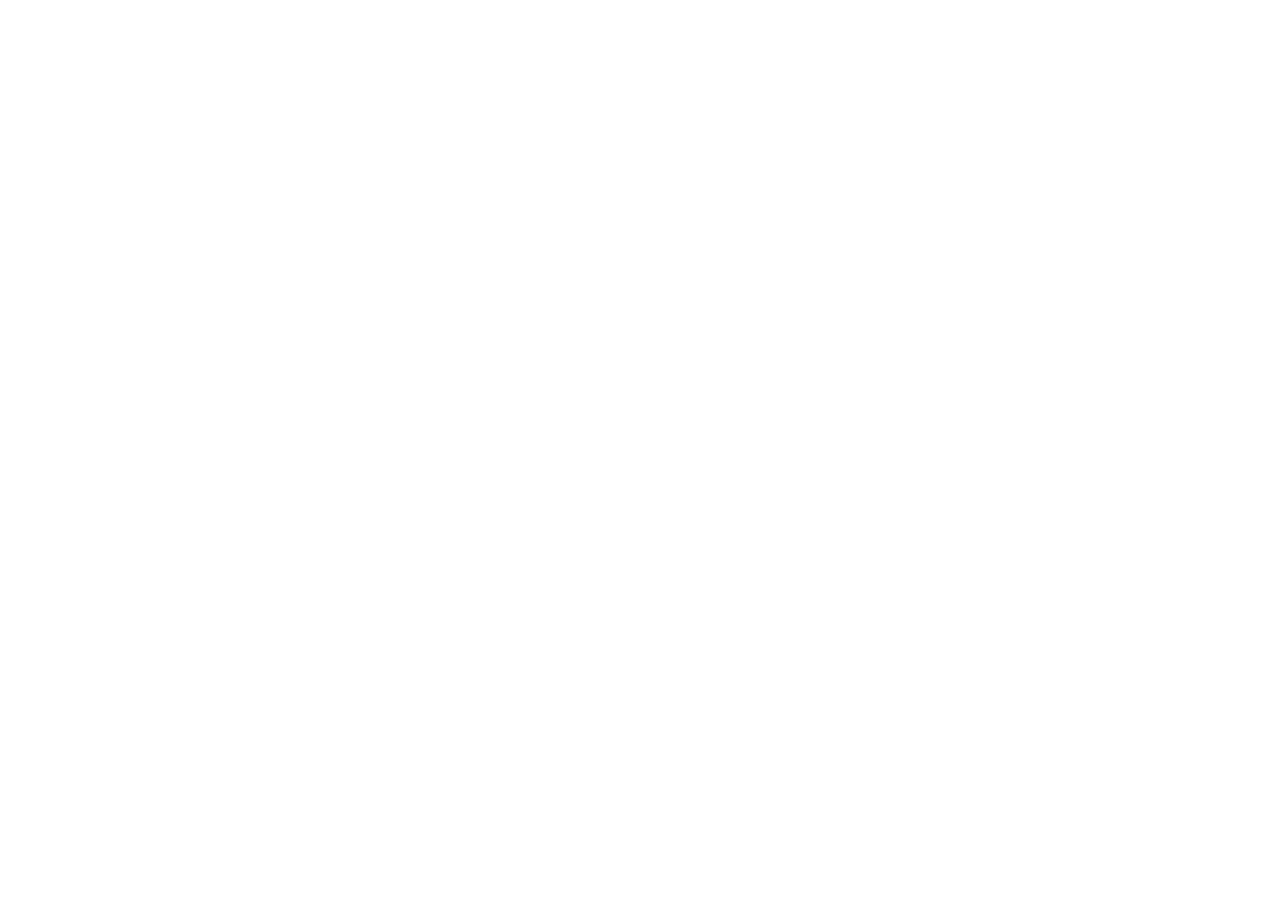
==== index.html @ 121c99b5 "v1" ====
<!DOCTYPE html>
<html lang="en">

<head>
    <meta charset="UTF-8">
    <meta name="viewport" content="width=device-width, initial-scale=1.0">
    <link rel="stylesheet" href="style.css">
    <title>Portfolio
    </title>
</head>

<body>

</body>

<script src="js.js"></script>

</html>
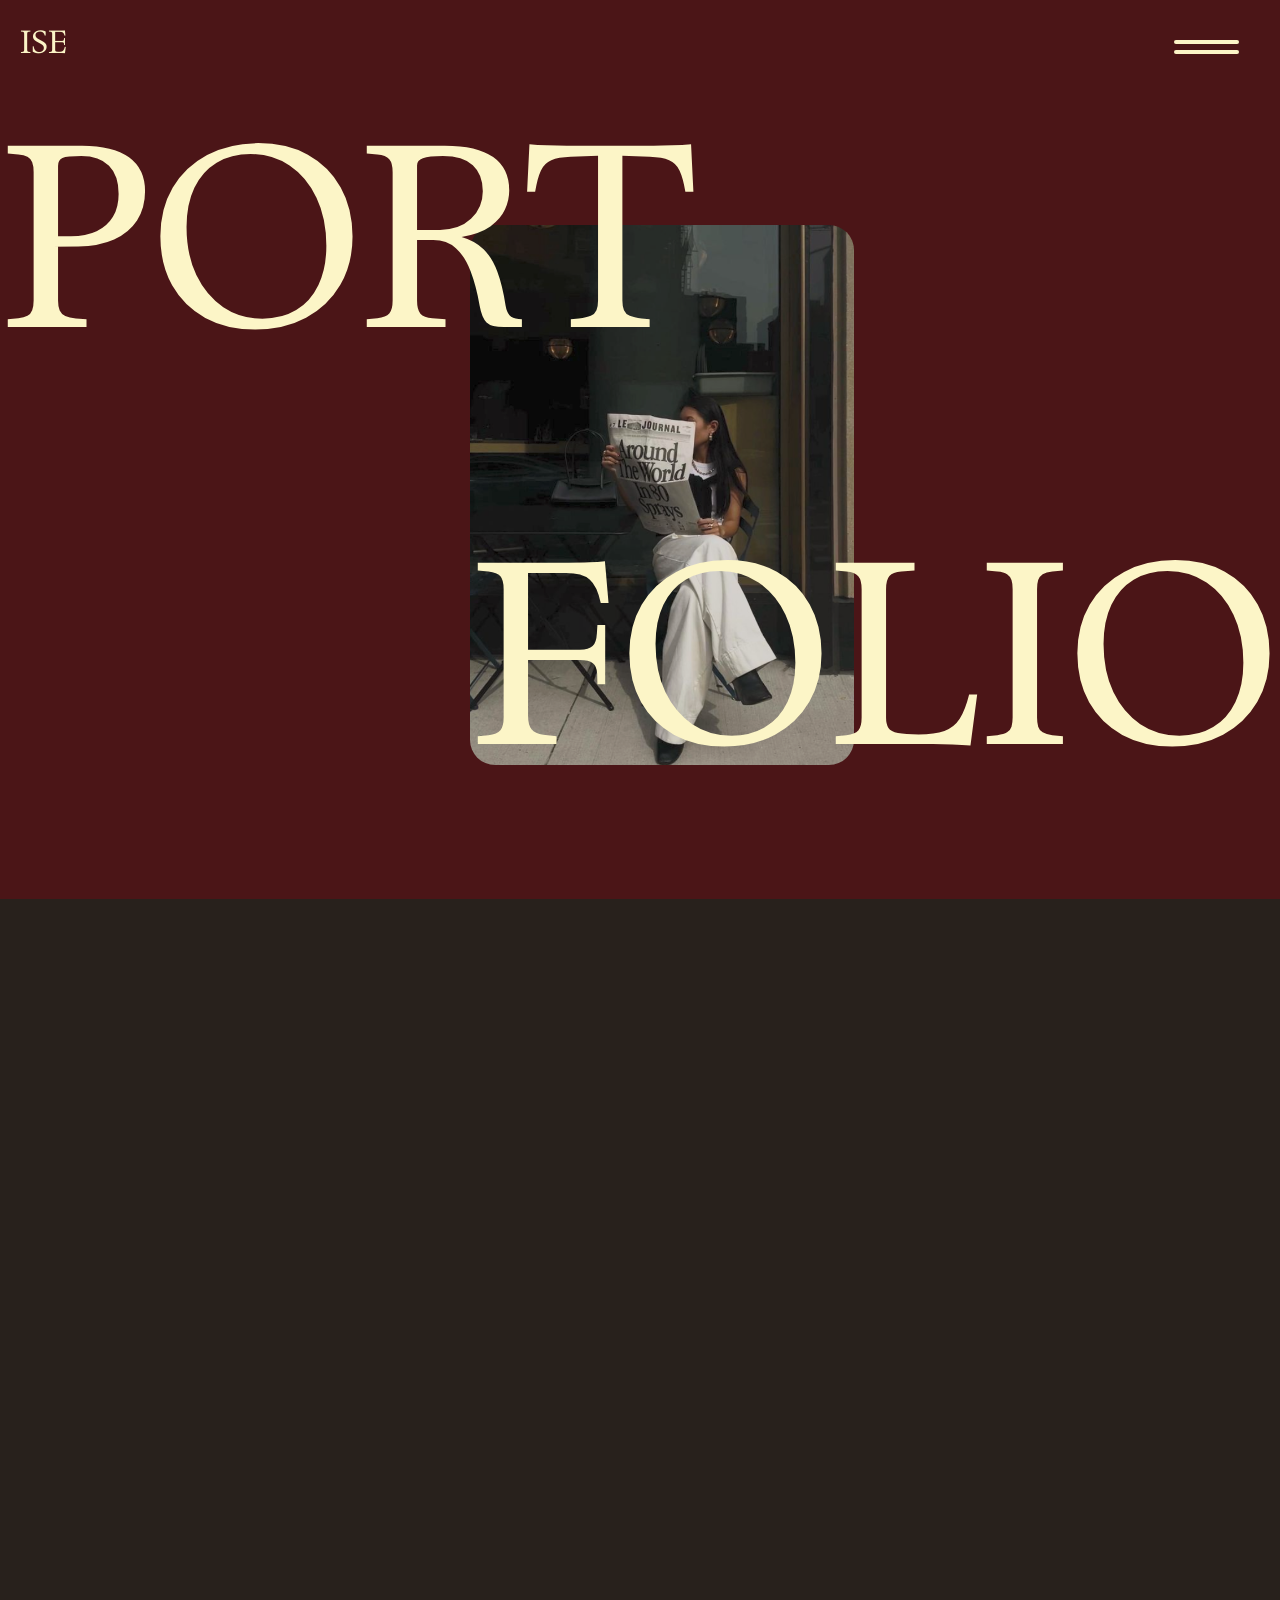
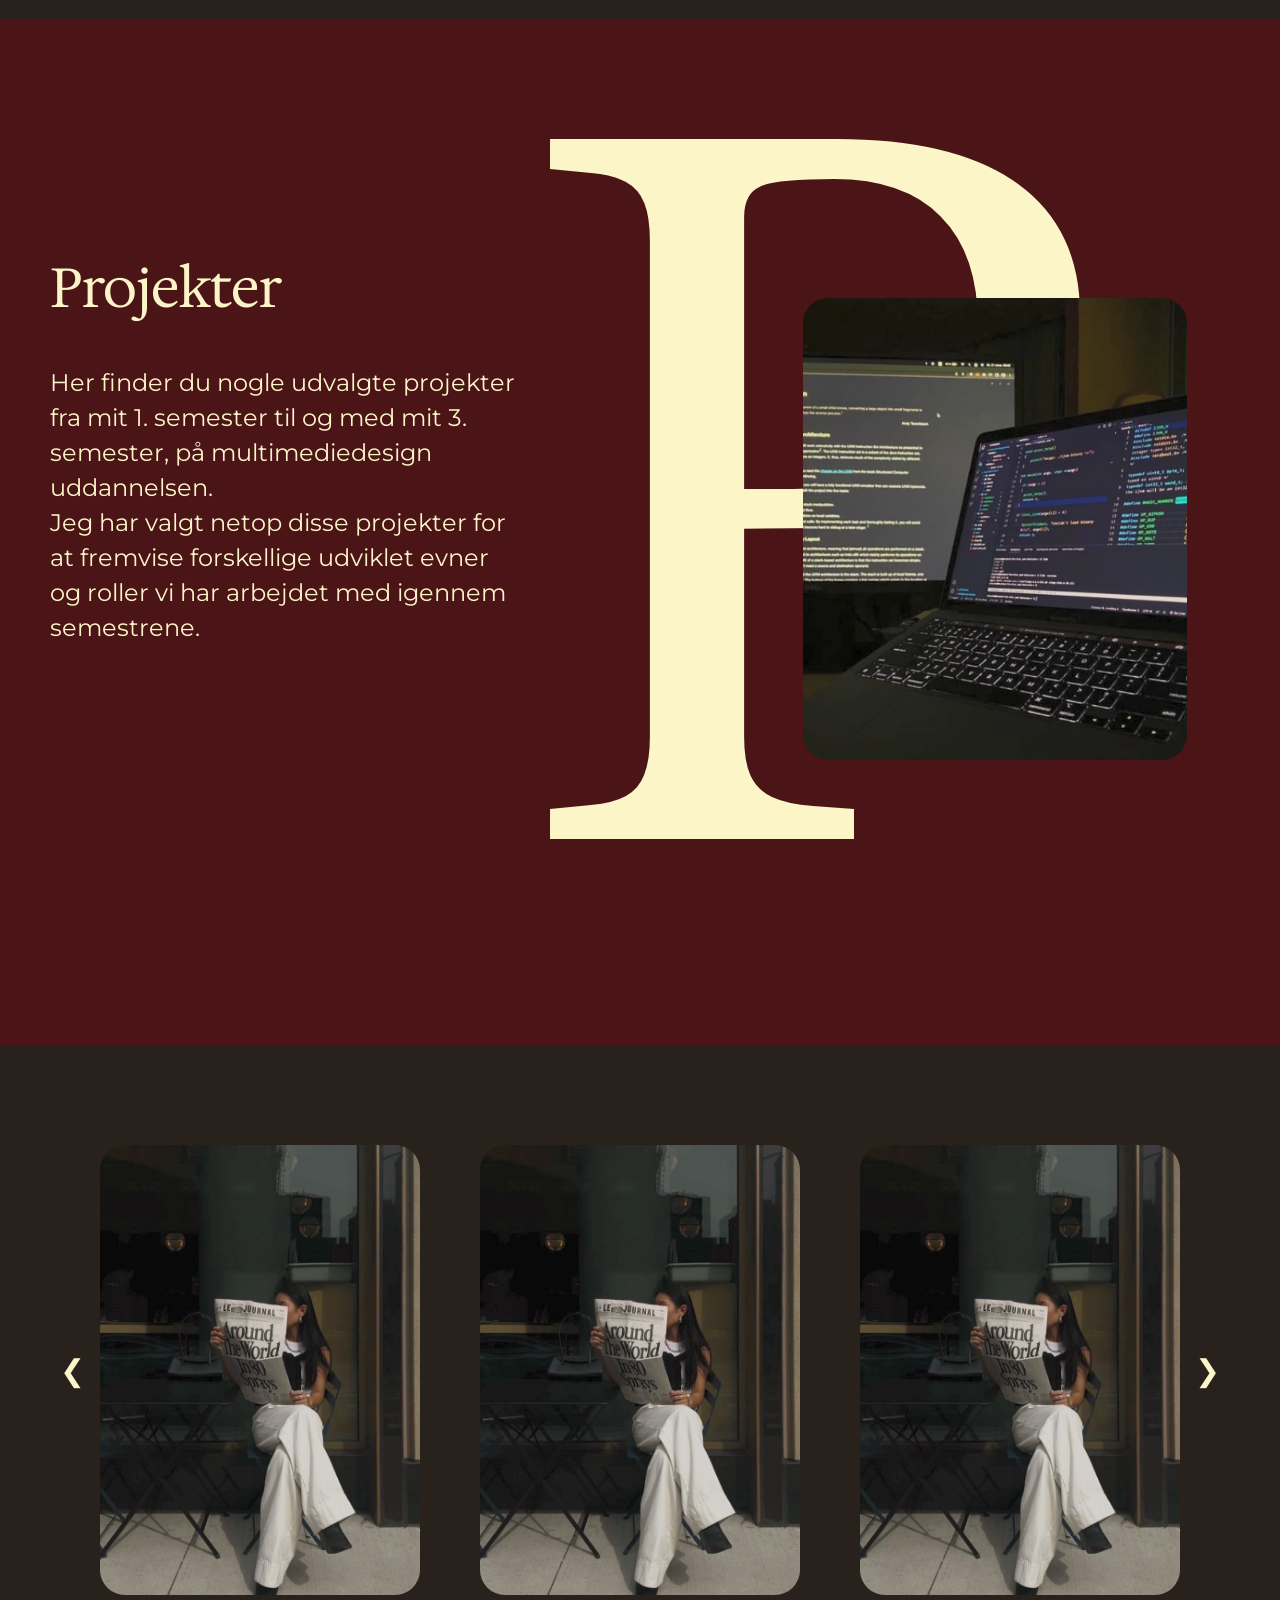
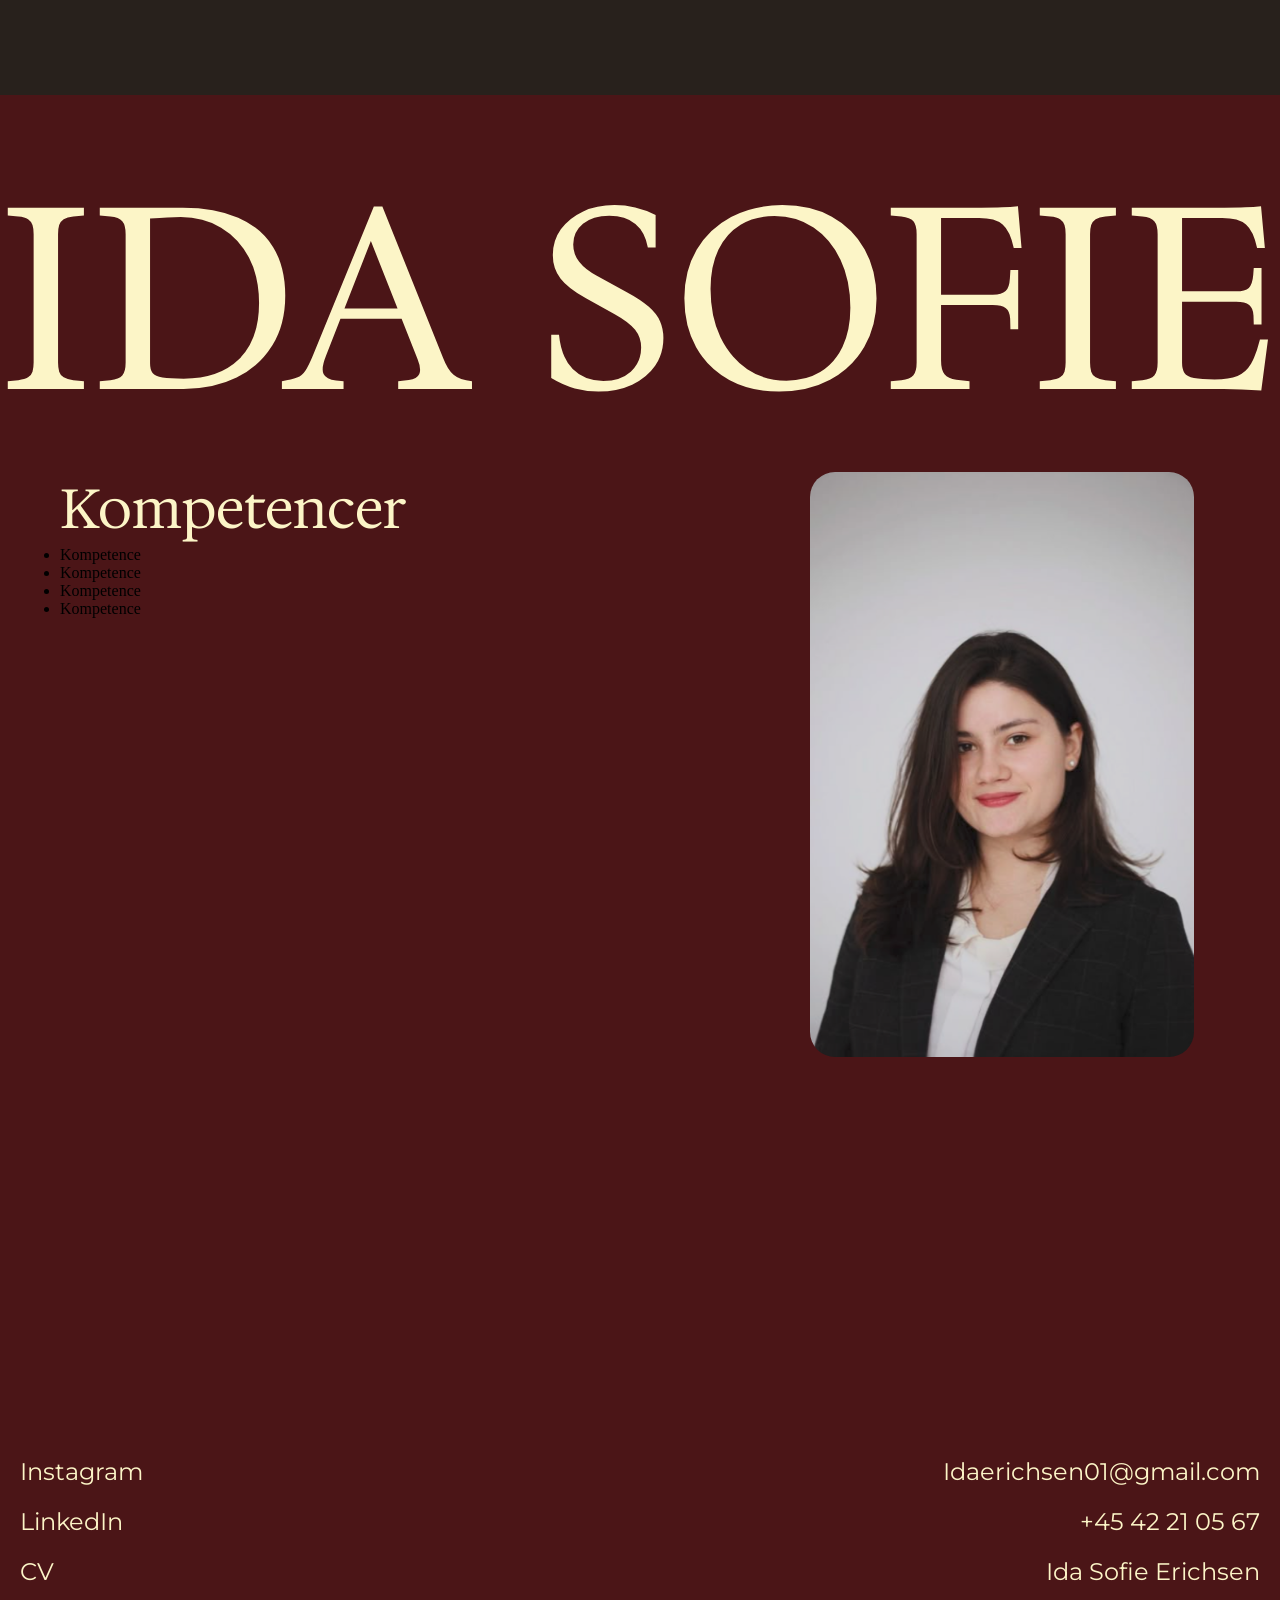
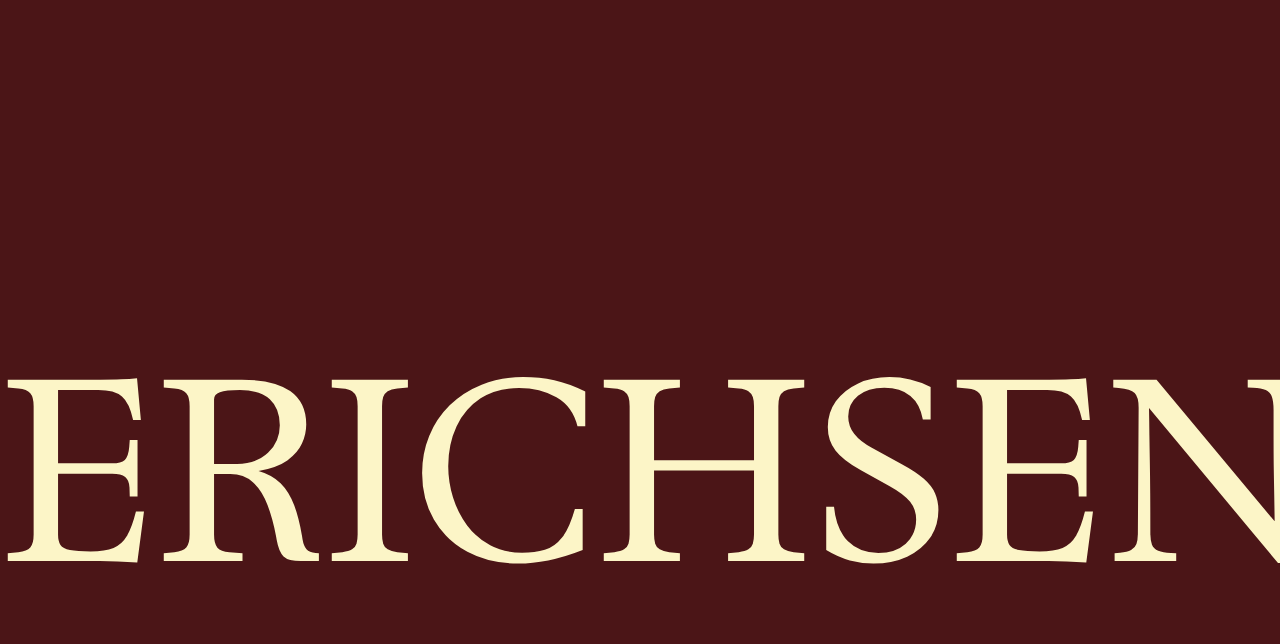
==== commit 7154098e: "v2" ====
--- a/index.html
+++ b/index.html
@@ -5,11 +5,190 @@
     <meta charset="UTF-8">
     <meta name="viewport" content="width=device-width, initial-scale=1.0">
     <link rel="stylesheet" href="style.css">
+    <link rel="stylesheet" href="layout.css">
+    <link rel="preconnect" href="https://fonts.googleapis.com">
+    <link rel="preconnect" href="https://fonts.gstatic.com" crossorigin>
+    <link
+        href="https://fonts.googleapis.com/css2?family=Alkalami&family=Hedvig+Letters+Serif:opsz@12..24&family=Maitree:wght@200;300;400;500;600;700&family=Questrial&family=Raleway:ital,wght@0,100..900;1,100..900&display=swap"
+        rel="stylesheet">
+    <link rel="preconnect" href="https://fonts.googleapis.com">
+    <link rel="preconnect" href="https://fonts.gstatic.com" crossorigin>
+    <link
+        href="https://fonts.googleapis.com/css2?family=Alkalami&family=Hedvig+Letters+Serif:opsz@12..24&family=Maitree:wght@200;300;400;500;600;700&family=Montserrat:ital,wght@0,100..900;1,100..900&family=Questrial&family=Raleway:ital,wght@0,100..900;1,100..900&display=swap"
+        rel="stylesheet">
     <title>Portfolio
     </title>
 </head>
 
 <body>
+    <header>
+        <div>
+            <a href="index.html"> ISE</a>
+        </div>
+
+
+
+        <nav class="navbar">
+            <div class="navLiBg">
+                <ul class="menu">
+                    <li><a href="#section_3">Projekter</a></li>
+                    <li><a href="#section_5">Kontakt</a></li>
+
+                </ul>
+            </div>
+            <div class="burger">
+                <div class="line"></div>
+
+                <div class="line"></div>
+            </div>
+        </nav>
+    </header>
+
+    <main>
+        <section id="section_1">
+            <div>
+                <h1 id="port">PORT</h1>
+                <div id="højre">
+                    <h1 id="folio"> FOLIO</h1>
+                </div>
+                <img id="img1" src="img/avis.png" alt="">
+            </div>
+
+
+        </section>
+        <div id="video">
+            <video src=""></video>
+        </div>
+
+        <section class="section_2">
+            <div class="pargraf">
+                <h2>Projekter</h2>
+                <p>Her finder du nogle udvalgte projekter fra mit 1. semester til og med mit 3. semester, på
+                    multimediedesign uddannelsen. <br>
+                    Jeg har valgt netop disse projekter for at fremvise forskellige udviklet evner og roller vi har
+                    arbejdet med igennem semestrene. <br>
+                </p>
+            </div>
+            <div>
+                <p id="stortP">P</p>
+                <img id="img2" src="img/kode.png" alt="">
+            </div>
+        </section>
+
+        <section id="section_3">
+
+            <button class="arrow left">&#10094;</button>
+
+            <div class="carousel">
+                <div class="carousel-track">
+
+                    <!-- SLIDE 1 -->
+                    <div class="slide">
+                        <div class="overlay_container">
+                            <img src="img/avis.png" alt="Dankort projekt" class="overImg">
+                            <div class="overlay">
+                                <p class="styling">Dankort</p>
+                                <a class="styling" href="">Se mere</a>
+
+                            </div>
+                        </div>
+                        <div class="overlay_container">
+                            <img src="img/avis.png" alt="Dankort projekt" class="overImg">
+                            <div class="overlay">
+                                <p class="styling">Dankort</p>
+                                <a class="styling" href="">Se mere</a>
+
+                            </div>
+                        </div>
+                        <div class="overlay_container">
+                            <img src="img/avis.png" alt="Dankort projekt" class="overImg">
+                            <div class="overlay">
+                                <p class="styling">Dankort</p>
+                                <a class="styling" href="DanProj.html">Se mere</a>
+                            </div>
+                        </div>
+                    </div>
+
+                    <!-- SLIDE 2 -->
+                    <div class="slide">
+                        <div class="overlay_container">
+                            <img src="img/avis.png" alt="Dankort projekt" class="overImg">
+                            <div class="overlay">
+                                <p class="styling">Dankort</p>
+                                <a class="styling" href="">Se mere</a>
+
+                            </div>
+                        </div>
+                        <div class="overlay_container">
+                            <img src="img/avis.png" alt="Dankort projekt" class="overImg">
+                            <div class="overlay">
+                                <p class="styling">Dankort</p>
+                                <a class="styling" href="">Se mere</a>
+
+                            </div>
+                        </div>
+                        <div class="overlay_container">
+                            <img src="img/avis.png" alt="Dankort projekt" class="overImg">
+                            <div class="overlay">
+                                <p class="styling">Dankort</p>
+                                <a class="styling" href="">Se mere</a>
+
+                            </div>
+                        </div>
+                    </div>
+
+                </div>
+            </div>
+
+            <button class="arrow right">&#10095;</button>
+
+        </section>
+
+        <section id="section_4">
+            <div class="navne">
+                <h1 class="navn">IDA </h1>
+                <h1 class="navn">SOFIE</h1>
+            </div>
+            <div class="section_2">
+                <div class="kompetencerUl">
+                    <h2>Kompetencer</h2>
+                    <div>
+                        <ul>
+                            <li>Kompetence</li>
+                            <li>Kompetence</li>
+                            <li>Kompetence</li>
+                            <li>Kompetence</li>
+                        </ul>
+                    </div>
+                </div>
+                <div>
+                    <img class="img3" src="img/billede.png" alt="">
+                </div>
+            </div>
+        </section>
+        <section id="section_5">
+
+            <div>
+                <p>Instagram</p>
+                <p>LinkedIn</p>
+                <p>CV</p>
+            </div>
+            <div class="kontakt">
+                <p>Idaerichsen01@gmail.com</p>
+                <p>+45 42 21 05 67</p>
+                <p>Ida Sofie Erichsen</p>
+            </div>
+
+
+        </section>
+
+    </main>
+
+    <footer>
+        <h1 id="efternavn">ERICHSEN
+        </h1>
+    </footer>
+
 
 </body>
 
--- a/style.css
+++ b/style.css
@@ -0,0 +1,430 @@
+* {
+  box-sizing: border-box;
+  margin: 0;
+  padding: 0;
+}
+
+.hedvig-letters-serif- {
+  font-family: "Hedvig Letters Serif", serif;
+  font-weight: 400;
+  font-style: normal;
+}
+
+.montserrat {
+  font-family: "Montserrat", sans-serif;
+  font-weight: 400;
+  font-style: normal;
+}
+
+:root {
+  --color-main: #4b1517;
+  --color-secondary: #fcf5c7;
+  --color-third: #28211c;
+}
+
+/**** Burgermenu ******/
+a {
+  font-family: "Hedvig Letters Serif", serif;
+  color: var(--color-secondary);
+  text-decoration: none;
+  font-size: 32px;
+}
+
+.menu {
+  max-height: 0;
+  overflow: hidden;
+  list-style: none;
+  transition: max-height 1s ease;
+  position: absolute;
+  top: 12%;
+  left: 0;
+  width: 100%;
+  background-color: var(--color-secondary);
+  opacity: 50%;
+  z-index: 5;
+  text-align: end;
+}
+
+nav.active .menu {
+  display: block;
+  background-color: var(--color-secondary);
+  opacity: 50%;
+  position: absolute;
+  top: 8%;
+  left: 0%;
+  width: 100%;
+  height: 100%;
+  box-shadow: 0 10px 10px rgba(0, 0, 0, 0.1);
+  z-index: 6;
+  text-align: end;
+  max-height: 100vh;
+  padding-top: 66px;
+}
+.burger {
+  display: block;
+  padding-top: 10px;
+  justify-self: end;
+}
+header {
+  display: flex;
+  justify-content: space-between;
+  align-items: center;
+  margin: 20px;
+  margin-bottom: 100px;
+}
+.navbar {
+  padding: 0 5px;
+  margin-right: 1rem;
+}
+
+.burger .line {
+  width: 65px;
+  height: 4px;
+  margin: 10px;
+  background-color: var(--color-secondary);
+  margin: 6px 0;
+  transition: 0.3s;
+  border-radius: 10px;
+}
+
+.burger.active .line:nth-child(1) {
+  transform: rotate(45deg) translate(10px, 5px);
+}
+
+.burger.active .line:nth-child(2) {
+  transform: rotate(-45deg) translate(3px, 4px);
+  transition: 0.2s linear;
+}
+
+nav.active .menu li {
+  margin: 20px 20px;
+}
+
+nav.active .menu a {
+  color: var(--color-main);
+  font-weight: 600;
+}
+
+nav.active .menu a:hover {
+  color: brown;
+  font-weight: 600;
+}
+
+.menu-open .forside_indhold {
+  opacity: 30%;
+}
+
+/************ MAIN *************/
+
+body {
+  background-color: var(--color-main);
+}
+
+h1 {
+  font-family: "Hedvig Letters Serif", serif;
+  font-size: 3rem;
+  color: var(--color-secondary);
+}
+
+h2 {
+  font-family: "Hedvig Letters Serif", serif;
+  font-size: 55px;
+  color: var(--color-secondary);
+}
+
+p {
+  font-family: "Montserrat", sans-serif;
+  font-size: 24px;
+  color: var(--color-secondary);
+}
+
+#img1 {
+  width: 30%;
+  height: 60vh;
+  position: absolute;
+  top: 225px;
+  left: 470px;
+  border-radius: 25px;
+  z-index: -1;
+}
+
+#port {
+  font-size: 259px;
+  margin-bottom: 70px;
+  margin-top: -100px;
+}
+
+#folio {
+  font-size: 259px;
+  justify-content: end;
+}
+
+#højre {
+  width: 100%;
+  display: flex;
+  justify-content: flex-end;
+}
+
+#video {
+  width: 100%;
+  height: 80vh;
+  background-color: var(--color-third);
+}
+
+#section_1 {
+  margin-bottom: 72px;
+}
+
+/*** SECTION 2 ***/
+
+.pargraf {
+  margin-top: 232px;
+  margin-left: 50px;
+}
+
+.pargraf p {
+  margin-top: 40px;
+  line-height: 35px;
+  padding-right: 120px;
+}
+
+#stortP {
+  font-size: 1000px;
+  font-family: "Hedvig Letters Serif", serif;
+  color: var(--color-secondary);
+  margin-left: -120px;
+  margin-top: -200px;
+  overflow: hidden;
+  position: absolute;
+}
+
+#img2 {
+  width: 30%;
+  height: auto;
+  position: absolute;
+  border-radius: 25px;
+  margin-left: 163px;
+  margin-top: 279px;
+}
+
+/******* SECTION 3 *******/
+
+#section_3 {
+  background-color: var(--color-third);
+}
+
+#section_3 {
+  background-color: var(--color-third);
+  padding: 100px;
+
+  display: flex;
+  align-items: center;
+  justify-content: space-between;
+  position: relative;
+}
+
+/****** OVERLAY ********/
+
+.overlay_container {
+  position: relative;
+}
+
+.overImg {
+  display: block;
+  width: 100%;
+  height: auto;
+}
+
+/* The overlay effect - lays on top of the container and over the image */
+.overlay {
+  position: absolute;
+  bottom: 0;
+  background: var(--color-secondary);
+  width: 100%;
+  transition: 0.5s ease;
+  opacity: 0;
+  color: var(--color-main);
+  font-size: 20px;
+  padding: 20px;
+  text-align: center;
+  border-radius: 0px 0px 25px 25px;
+  display: flex;
+  justify-content: space-between;
+}
+
+/* When you mouse over the container, fade in the overlay title */
+.overlay_container:hover .overlay {
+  opacity: 1;
+}
+
+.overlay_container .styling {
+  color: var(--color-main);
+  font-size: 20px;
+  font-family: "Montserrat", sans-serif;
+}
+.styling:last-child:hover {
+  color: brown;
+  text-decoration: underline solid;
+  font-family: "Montserrat", sans-serif;
+}
+
+/***** CAROUSEL ****/
+
+.carousel {
+  overflow: hidden;
+  width: 100%;
+}
+
+.carousel-track {
+  display: flex;
+  transition: transform 0.6s ease;
+}
+
+/* Hver slide fylder 100% */
+.slide {
+  min-width: 100%;
+  display: grid;
+  grid-template-columns: repeat(3, 1fr);
+  gap: 60px;
+  position: relative;
+}
+
+/* Billeder fylder deres grid celle */
+.slide img {
+  width: 100%;
+  height: 50vh;
+  object-fit: cover;
+  border-radius: 25px;
+}
+
+.arrow {
+  background: none;
+  border: none;
+  font-size: 30px;
+  color: var(--color-secondary);
+  cursor: pointer;
+  z-index: 3;
+  margin: -40px;
+}
+
+/****** SECTION 4 ******/
+
+#section_4 {
+  margin-bottom: -10px;
+}
+
+.img3 {
+  width: 60%;
+  height: 65vh;
+  margin-left: 170px;
+  display: block;
+  border-radius: 25px;
+}
+
+.kompetencerUl {
+  margin-left: 60px;
+}
+
+.navne {
+  display: flex;
+  justify-content: space-between;
+  margin-top: 30px;
+}
+.navn {
+  font-family: "Hedvig Letters Serif", serif;
+  color: var(--color-secondary);
+  font-size: 259px;
+}
+
+/****** SECTION 5 *******/
+
+#section_5 {
+  display: grid;
+  grid-template-columns: 1fr 1fr;
+  margin-left: 20px;
+  margin-right: 20px;
+  line-height: 50px;
+}
+
+#efternavn {
+  font-family: "Hedvig Letters Serif", serif;
+  color: var(--color-secondary);
+  font-size: 259px;
+}
+
+.kontakt {
+  display: flex;
+  flex-direction: column;
+  align-items: flex-end;
+  text-align: right;
+}
+
+footer {
+  margin-top: 300px;
+}
+
+/********************************* PROJEKT SIDER ***************************************************************/
+
+/* Dankort */
+.projektmain {
+  background-color: var(--color-secondary);
+}
+
+.projektmain h1 {
+  font-size: 210px;
+  color: var(--color-main);
+}
+
+.projektmain h2 {
+  color: var(--color-main);
+  padding-left: 120px;
+  font-size: 42px;
+}
+
+.projektmain p {
+  margin-top: 40px;
+  line-height: 35px;
+  padding-left: 120px;
+  color: var(--color-main);
+  font-family: "Montserrat", sans-serif;
+}
+
+.projektmain a {
+  color: var(--color-main);
+  font-family: "Montserrat", sans-serif;
+}
+
+.projektmain a:hover {
+  color: brown;
+  font-family: "Montserrat", sans-serif;
+}
+
+.seProjekt {
+  border-style: solid;
+  border-color: var(--color-main);
+  border-radius: 50px;
+  border-width: 2px;
+  padding: 10px 20px 10px 20px;
+  font-family: "Montserrat", sans-serif;
+}
+
+.seProjekt:hover {
+  color: brown;
+  border-color: brown;
+}
+
+.grid_1-1 {
+  margin-top: -40px;
+  padding-left: 120px;
+  display: grid;
+  grid-template-columns: 1fr 1fr;
+}
+
+.section-2 {
+  display: grid;
+  grid-template-columns: 1fr 1fr;
+  position: relative;
+  margin-bottom: 200px;
+}
+
+/* Soundwheel */
--- a/layout.css
+++ b/layout.css
@@ -0,0 +1,6 @@
+.section_2 {
+  display: grid;
+  grid-template-columns: 1fr 1fr;
+  position: relative;
+  margin-bottom: 400px;
+}
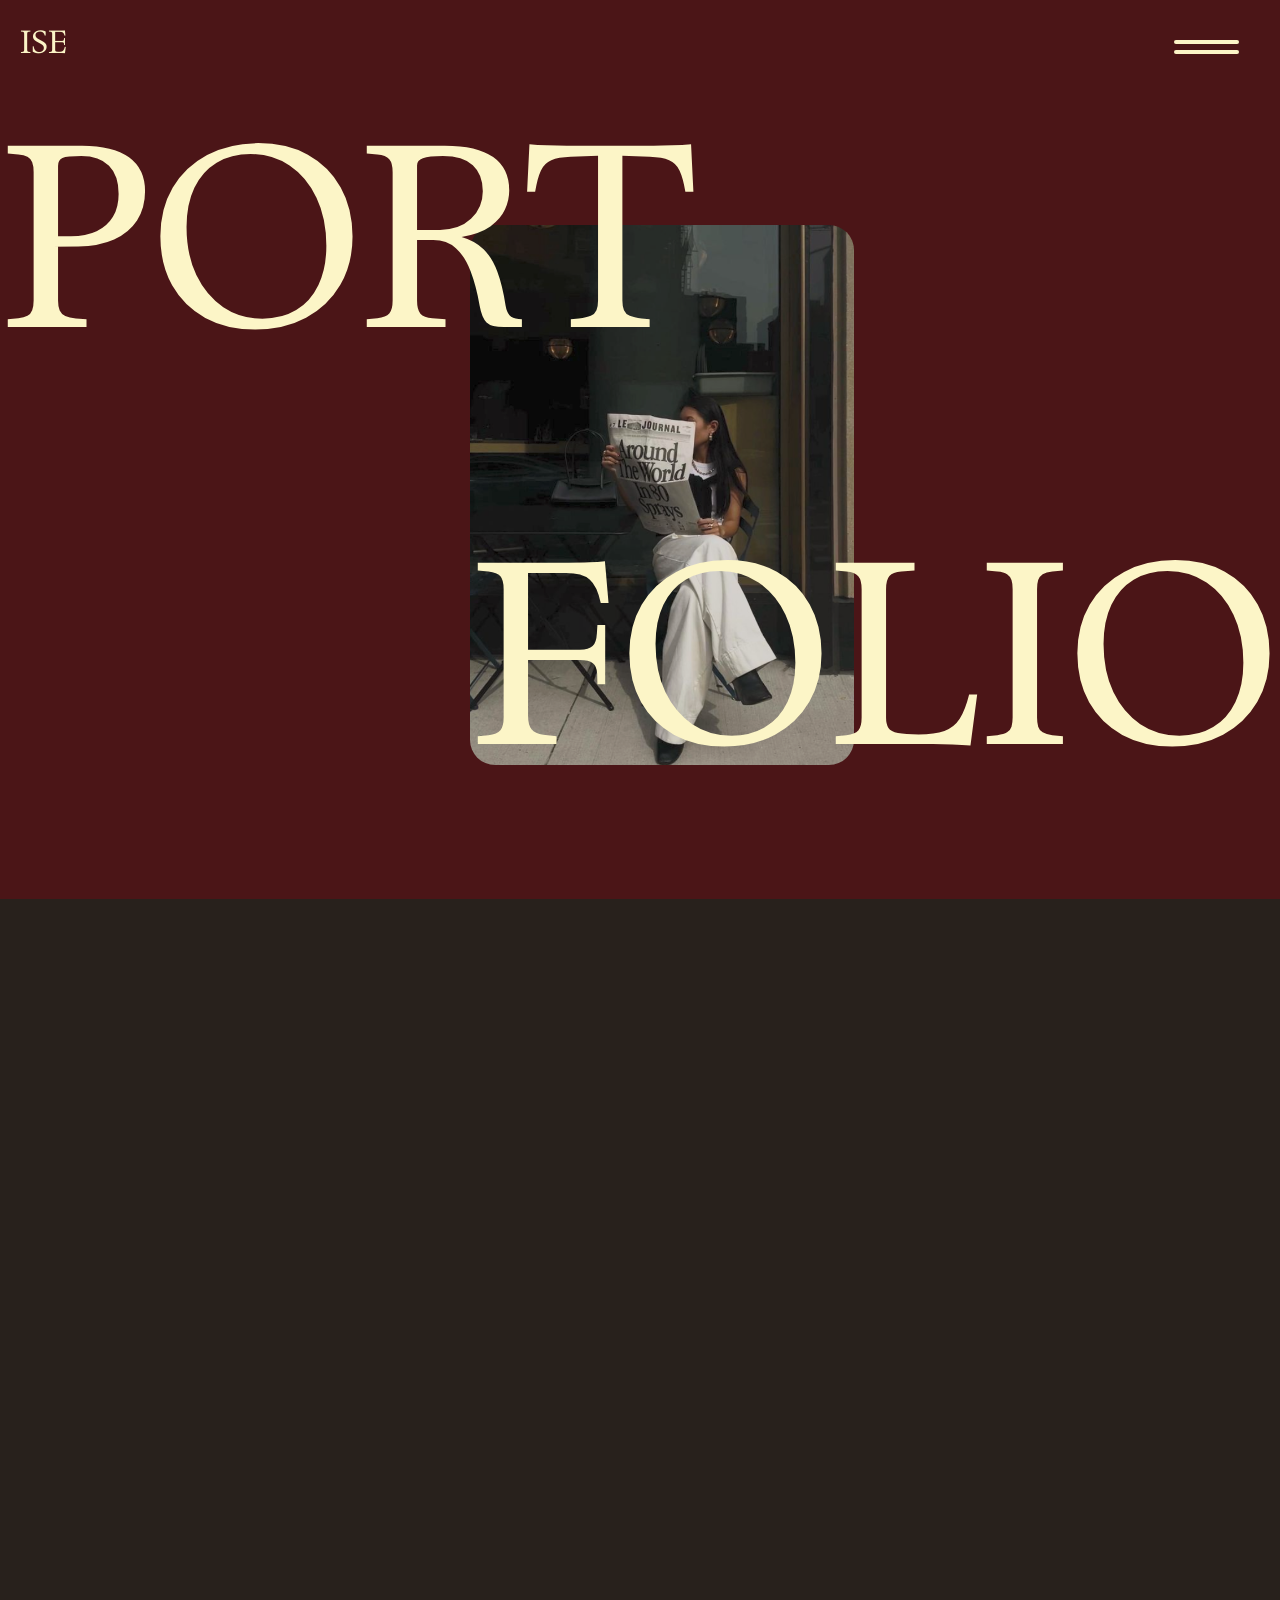
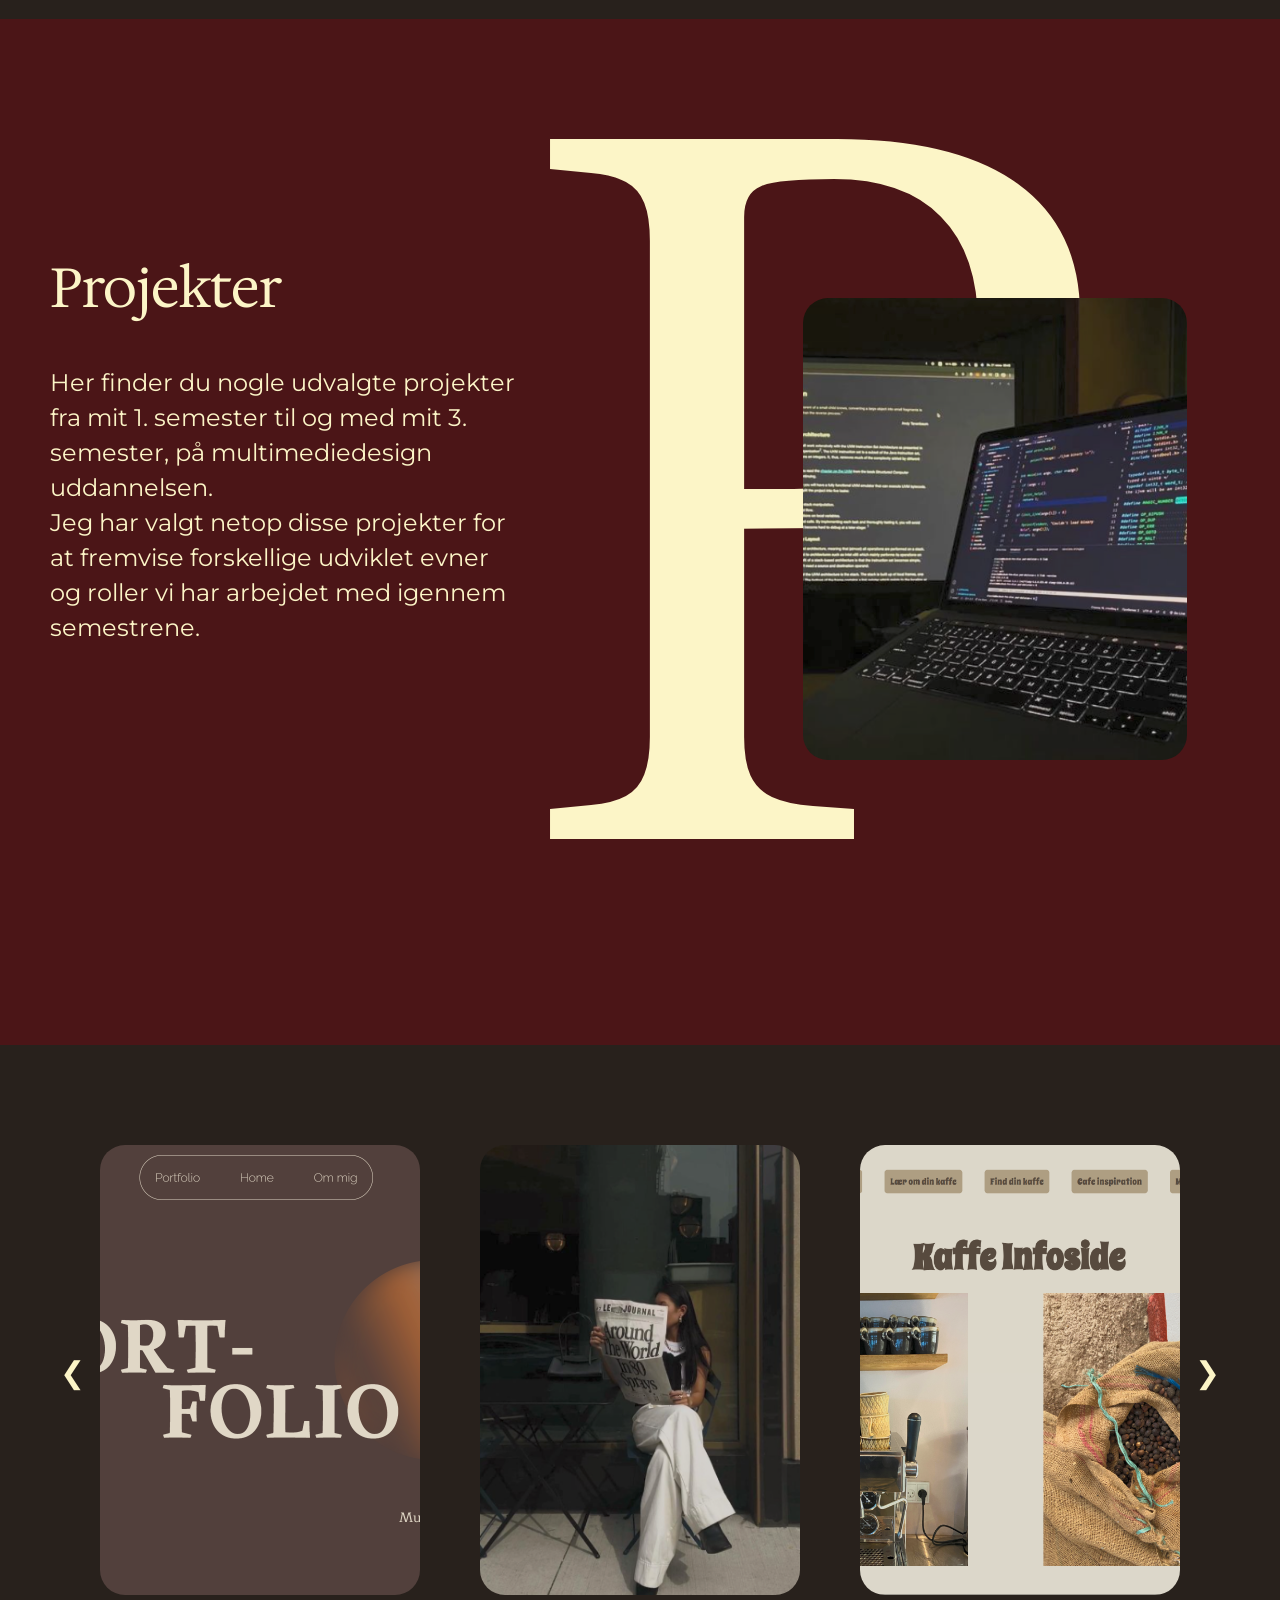
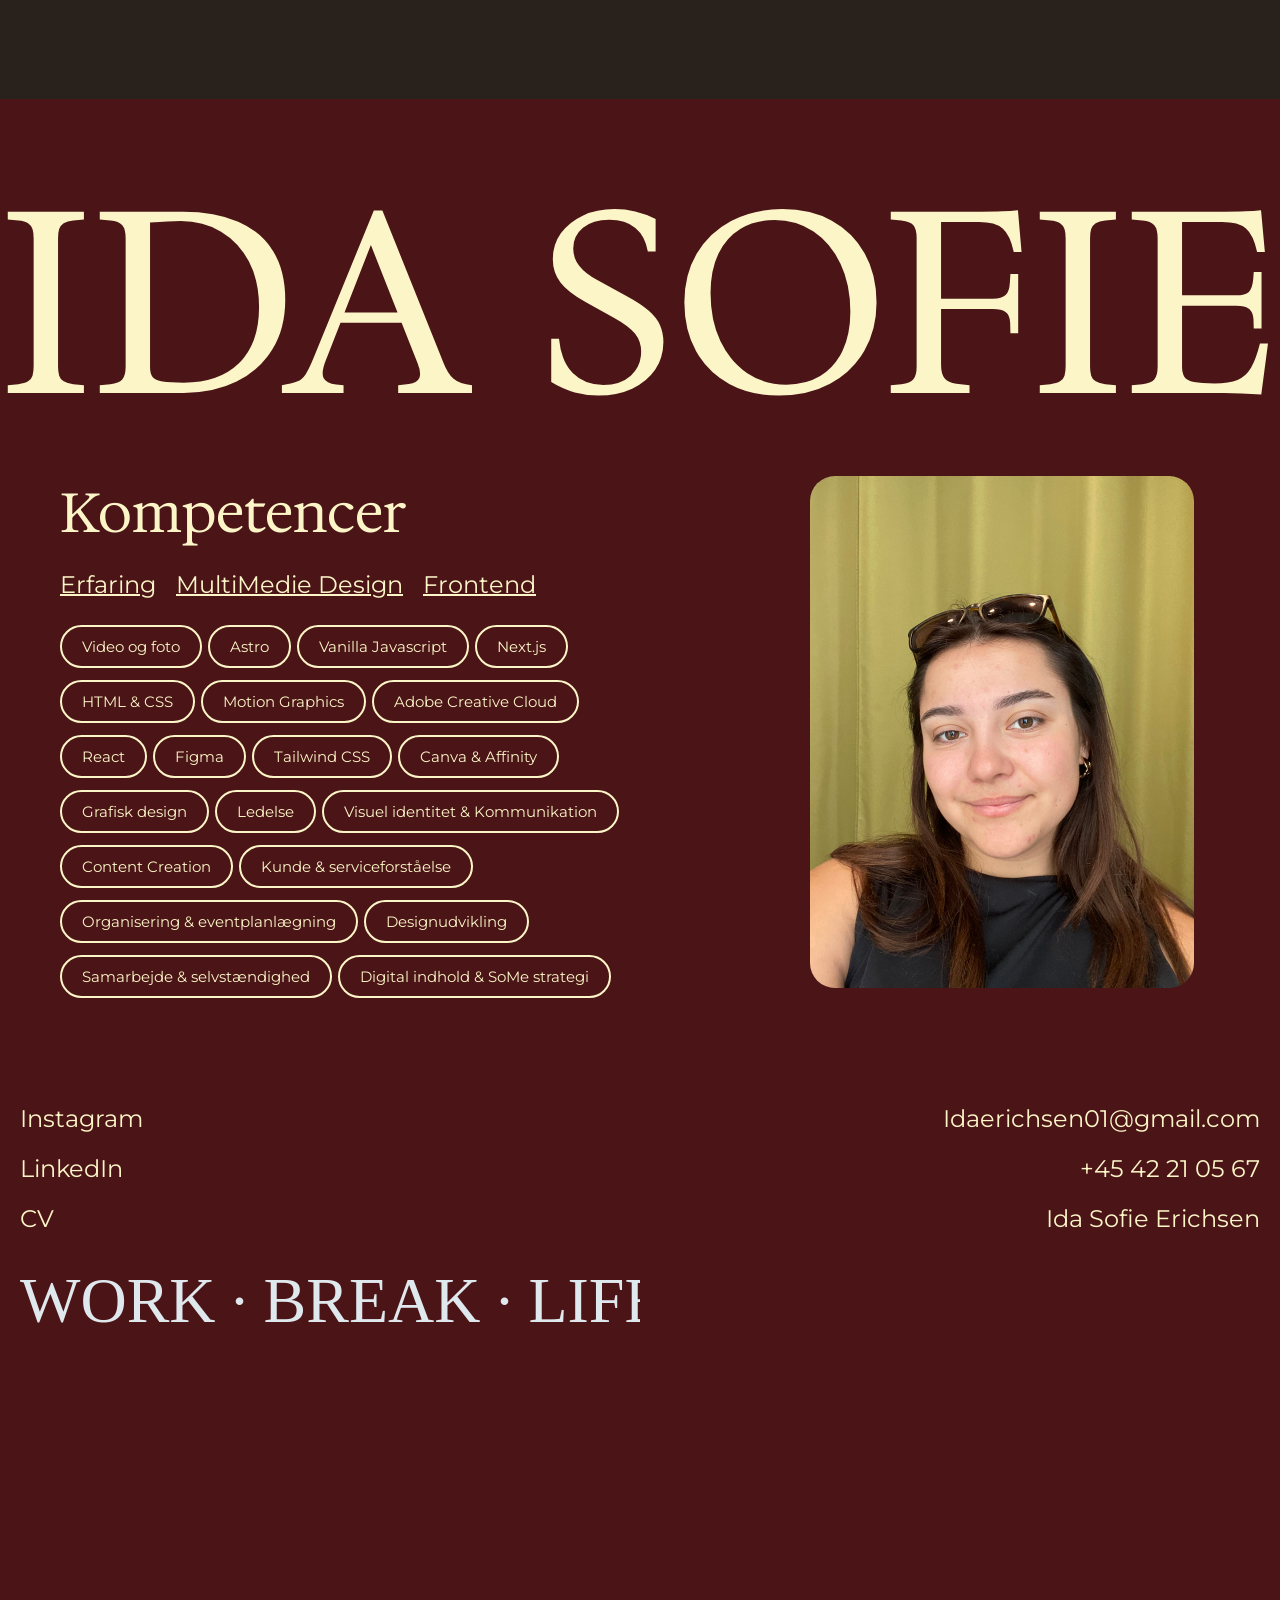
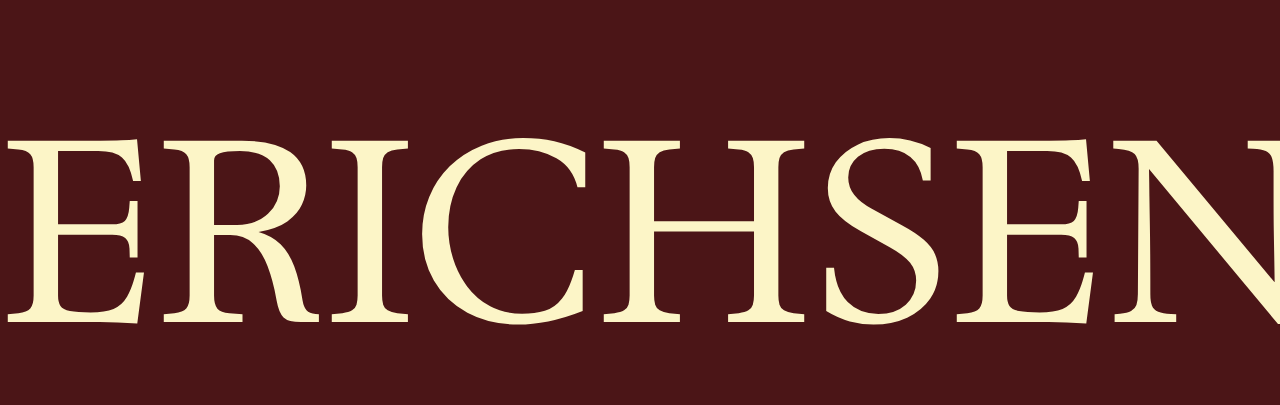
==== commit 3a91e3b3: "xx" ====
--- a/index.html
+++ b/index.html
@@ -83,25 +83,58 @@
                 <div class="carousel-track">
 
                     <!-- SLIDE 1 -->
+
                     <div class="slide">
-                        <div class="overlay_container">
-                            <img src="img/avis.png" alt="Dankort projekt" class="overImg">
+
+                        <div class="overlay_container">
+                            <img src="img/pforside.png" alt="Portfolio" class="overImg">
+                            <div class="overlay">
+                                <p class="styling">Portfolio</p>
+                                <a class="styling" href="https://portfolioisekea.netlify.app/">Se mere</a>
+
+                            </div>
+                        </div>
+                        <div class="overlay_container">
+                            <img src="img/avis.png" alt="Soundwheel" class="overImg">
+                            <div class="overlay">
+                                <p class="styling">xxx</p>
+                                <a class="styling" href="https://soundwheel-gr2.netlify.app/">Se mere</a>
+
+                            </div>
+                        </div>
+                        <div class="overlay_container">
+                            <img src="img/emnesiteforside.png" alt="Emne site" class="overImg">
+                            <div class="overlay">
+                                <p class="styling">xxx</p>
+                                <a class="styling" href="">Se mere</a>
+
+                            </div>
+                        </div>
+
+                    </div>
+
+                    <!-- SLIDE 2 -->
+                    <div class="slide">
+                        <div class="overlay_container">
+                            <img src="img/sfordie.png" alt="Sex Beat Records" class="overImg">
+                            <div class="overlay">
+                                <p class="styling">Sex Beat Records</p>
+                                <a class="styling" href="">Se mere</a>
+
+                            </div>
+                        </div>
+
+                        <div class="overlay_container">
+                            <img src="img/wforside.png" alt="Soundwheel" class="overImg">
                             <div class="overlay">
                                 <p class="styling">Dankort</p>
-                                <a class="styling" href="">Se mere</a>
-
-                            </div>
-                        </div>
-                        <div class="overlay_container">
-                            <img src="img/avis.png" alt="Dankort projekt" class="overImg">
-                            <div class="overlay">
-                                <p class="styling">Dankort</p>
-                                <a class="styling" href="">Se mere</a>
-
-                            </div>
-                        </div>
-                        <div class="overlay_container">
-                            <img src="img/avis.png" alt="Dankort projekt" class="overImg">
+                                <a class="styling" href="SoundProj.html">Se mere</a>
+
+                            </div>
+                        </div>
+
+                        <div class="overlay_container">
+                            <img src="img/dforside.png" alt="Dankort projekt" class="overImg">
                             <div class="overlay">
                                 <p class="styling">Dankort</p>
                                 <a class="styling" href="DanProj.html">Se mere</a>
@@ -109,38 +142,38 @@
                         </div>
                     </div>
 
-                    <!-- SLIDE 2 -->
+                    <!-- SLIDE 3 -->
                     <div class="slide">
                         <div class="overlay_container">
-                            <img src="img/avis.png" alt="Dankort projekt" class="overImg">
-                            <div class="overlay">
-                                <p class="styling">Dankort</p>
-                                <a class="styling" href="">Se mere</a>
-
-                            </div>
-                        </div>
-                        <div class="overlay_container">
-                            <img src="img/avis.png" alt="Dankort projekt" class="overImg">
-                            <div class="overlay">
-                                <p class="styling">Dankort</p>
-                                <a class="styling" href="">Se mere</a>
-
-                            </div>
-                        </div>
-                        <div class="overlay_container">
-                            <img src="img/avis.png" alt="Dankort projekt" class="overImg">
-                            <div class="overlay">
-                                <p class="styling">Dankort</p>
-                                <a class="styling" href="">Se mere</a>
-
-                            </div>
-                        </div>
-                    </div>
-
-                </div>
-            </div>
-
-            <button class="arrow right">&#10095;</button>
+                            <img src="img/todoliste.png" alt="Todo liste class=" overImg">
+                            <div class="overlay">
+                                <p class="styling">Todo List</p>
+                                <a class="styling" href="https://todolistobg.netlify.app/">Se mere</a>
+
+                            </div>
+                        </div>
+                        <div class="overlay_container">
+                            <img src="img/crtvfor.png" alt="Creative Escape" class="overImg">
+                            <div class="overlay">
+                                <p class="styling">Creative Escape</p>
+                                <a class="styling" href="https://crtvesopgave.netlify.app/">Se mere</a>
+                            </div>
+                        </div>
+
+                        <div class="overlay_container">
+                            <img src="img/emnesiteforside.png" alt="emnesite" class="overImg">
+                            <div class="overlay">
+                                <p class="styling">Emne site</p>
+                                <a class="styling" href=""">Se mere</a>
+
+                            </div>
+                        </div>
+                    </div>
+
+                </div>
+            </div>
+
+            <button class=" arrow right">&#10095;</button>
 
         </section>
 
@@ -149,20 +182,40 @@
                 <h1 class="navn">IDA </h1>
                 <h1 class="navn">SOFIE</h1>
             </div>
-            <div class="section_2">
+            <div class="section_4">
                 <div class="kompetencerUl">
                     <h2>Kompetencer</h2>
-                    <div>
-                        <ul>
-                            <li>Kompetence</li>
-                            <li>Kompetence</li>
-                            <li>Kompetence</li>
-                            <li>Kompetence</li>
-                        </ul>
+                    <div class="navigLi">
+                        <p>Erfaring</p>
+                        <p>MultiMedie Design</p>
+                        <p>Frontend</p>
+                    </div>
+
+                    <div class="kompetenceknapper">
+                        <p>Video og foto</p>
+                        <p>Astro</p>
+                        <p>Vanilla Javascript</p>
+                        <p>Next.js</p>
+                        <p>HTML & CSS</p>
+                        <p>Motion Graphics</p>
+                        <p>Adobe Creative Cloud</p>
+                        <p>React</p>
+                        <p>Figma</p>
+                        <p>Tailwind CSS</p>
+                        <p>Canva & Affinity</p>
+                        <p>Grafisk design</p>
+                        <p>Ledelse</p>
+                        <p>Visuel identitet & Kommunikation</p>
+                        <p>Content Creation</p>
+                        <p>Kunde & serviceforståelse</p>
+                        <p>Organisering & eventplanlægning</p>
+                        <p>Designudvikling</p>
+                        <p>Samarbejde & selvstændighed</p>
+                        <p>Digital indhold & SoMe strategi</p>
                     </div>
                 </div>
                 <div>
-                    <img class="img3" src="img/billede.png" alt="">
+                    <img class="img3" src="img/idabillede.JPEG" alt="">
                 </div>
             </div>
         </section>
@@ -179,7 +232,13 @@
                 <p>Ida Sofie Erichsen</p>
             </div>
 
-
+            <div class="karussel-container">
+                <div class="karussel-wrapper">
+                    <div class="karussel-text">WORK · BREAK · LIFE · BALANCE · WORK · BREAK · LIFE · BALANCE · WORK ·
+                        BREAK · LIFE ·
+                        BALANCE · WORK · BREAK · LIFE · BALANCE · WORK · BREAK · LIFE · BALANCE</div>
+                </div>
+            </div>
         </section>
 
     </main>
--- a/style.css
+++ b/style.css
@@ -315,7 +315,7 @@
 
 .img3 {
   width: 60%;
-  height: 65vh;
+  height: auto;
   margin-left: 170px;
   display: block;
   border-radius: 25px;
@@ -325,6 +325,35 @@
   margin-left: 60px;
 }
 
+.navigLi {
+  display: flex;
+  flex-direction: row;
+  gap: 20px;
+  margin-block: 20px;
+  text-decoration: underline solid var(--color-secondary) 2px;
+
+  p:hover {
+    color: brown;
+    cursor: pointer;
+  }
+}
+
+.kompetenceknapper {
+  margin-top: 20px;
+  margin-bottom: 100px;
+
+  p {
+    border-style: solid;
+    border-color: var(--color-secondary);
+    border-radius: 50px;
+    border-width: 2px;
+    padding: 10px 20px 10px 20px;
+    font-family: "Montserrat", sans-serif;
+    display: inline-block;
+    margin: 6px 2px 6px 0px;
+    font-size: 15px;
+  }
+}
 .navne {
   display: flex;
   justify-content: space-between;
@@ -359,6 +388,45 @@
   text-align: right;
 }
 
+.wrapper {
+  background-color: rgba(110, 143, 162, 1);
+  height: 30rem;
+  display: flex;
+  justify-content: center;
+  align-items: center;
+  position: relative;
+}
+
+.karussel-container {
+  position: relative;
+  width: 100%;
+  overflow: hidden;
+  padding: 2rem 0;
+}
+
+.karussel-wrapper {
+  display: flex;
+  flex-direction: row;
+  width: max-content;
+}
+
+.karussel-text {
+  display: inline-block;
+  white-space: nowrap;
+  animation: karussel 30s linear infinite;
+  font-size: 4rem;
+  color: #dfe8ed;
+}
+
+@keyframes karussel {
+  0% {
+    transform: translateX(0);
+  }
+  100% {
+    transform: translateX(-50%);
+  } /* Hvis du har duplikeret teksten */
+}
+
 footer {
   margin-top: 300px;
 }
--- a/layout.css
+++ b/layout.css
@@ -4,3 +4,9 @@
   position: relative;
   margin-bottom: 400px;
 }
+
+.section_4 {
+  display: grid;
+  grid-template-columns: 1fr 1fr;
+  position: relative;
+}
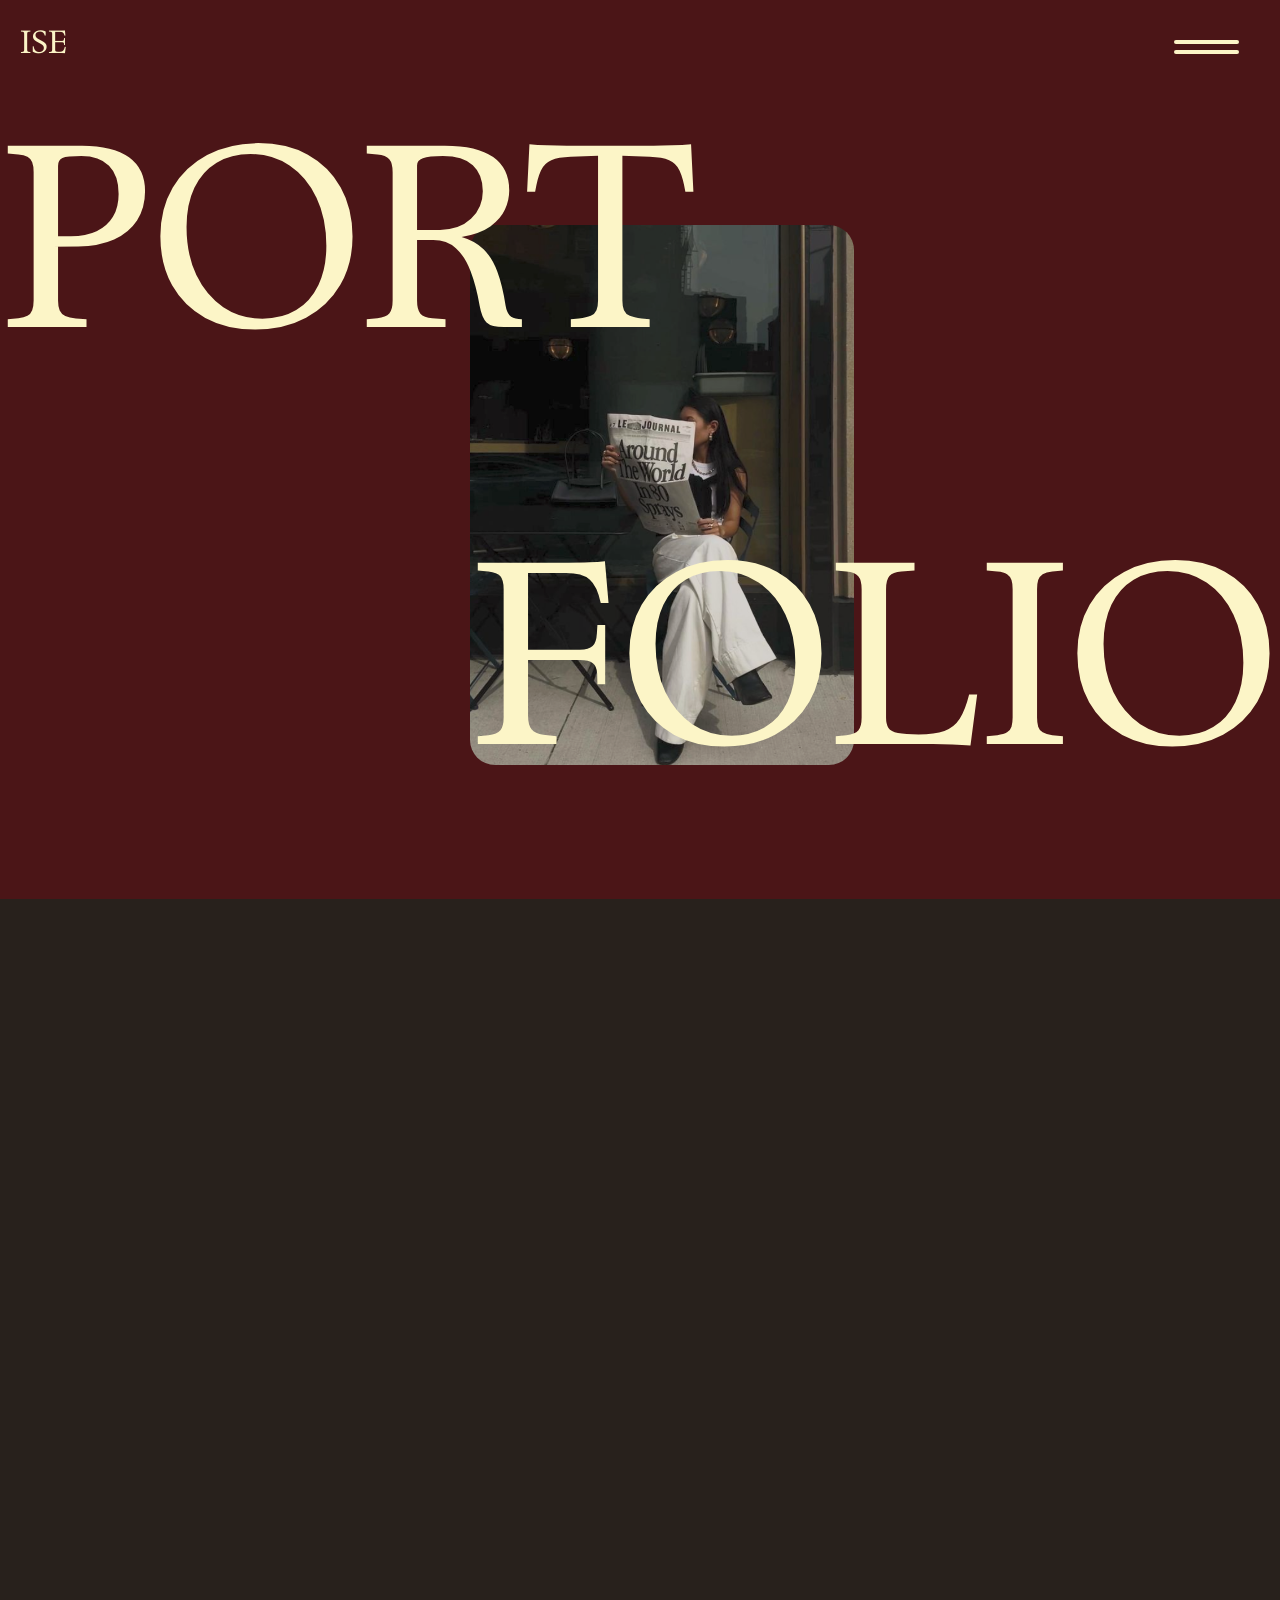
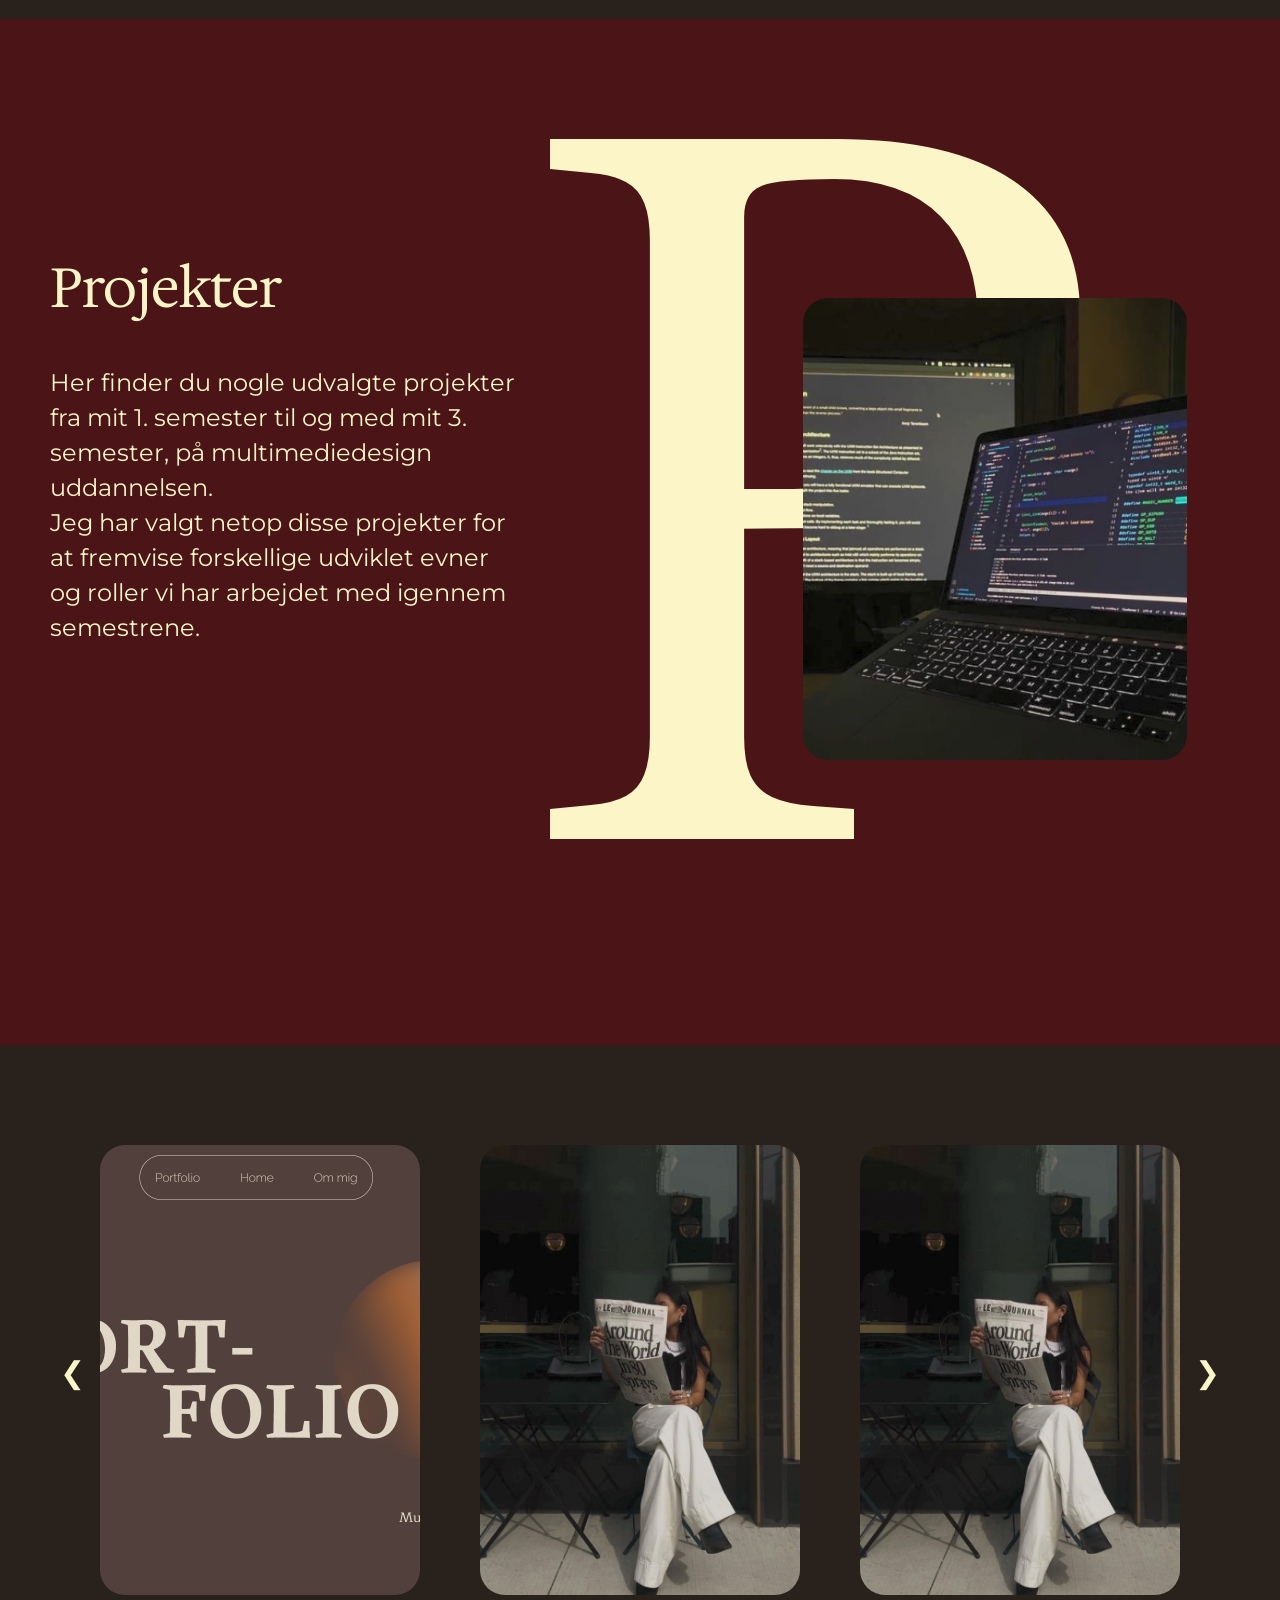
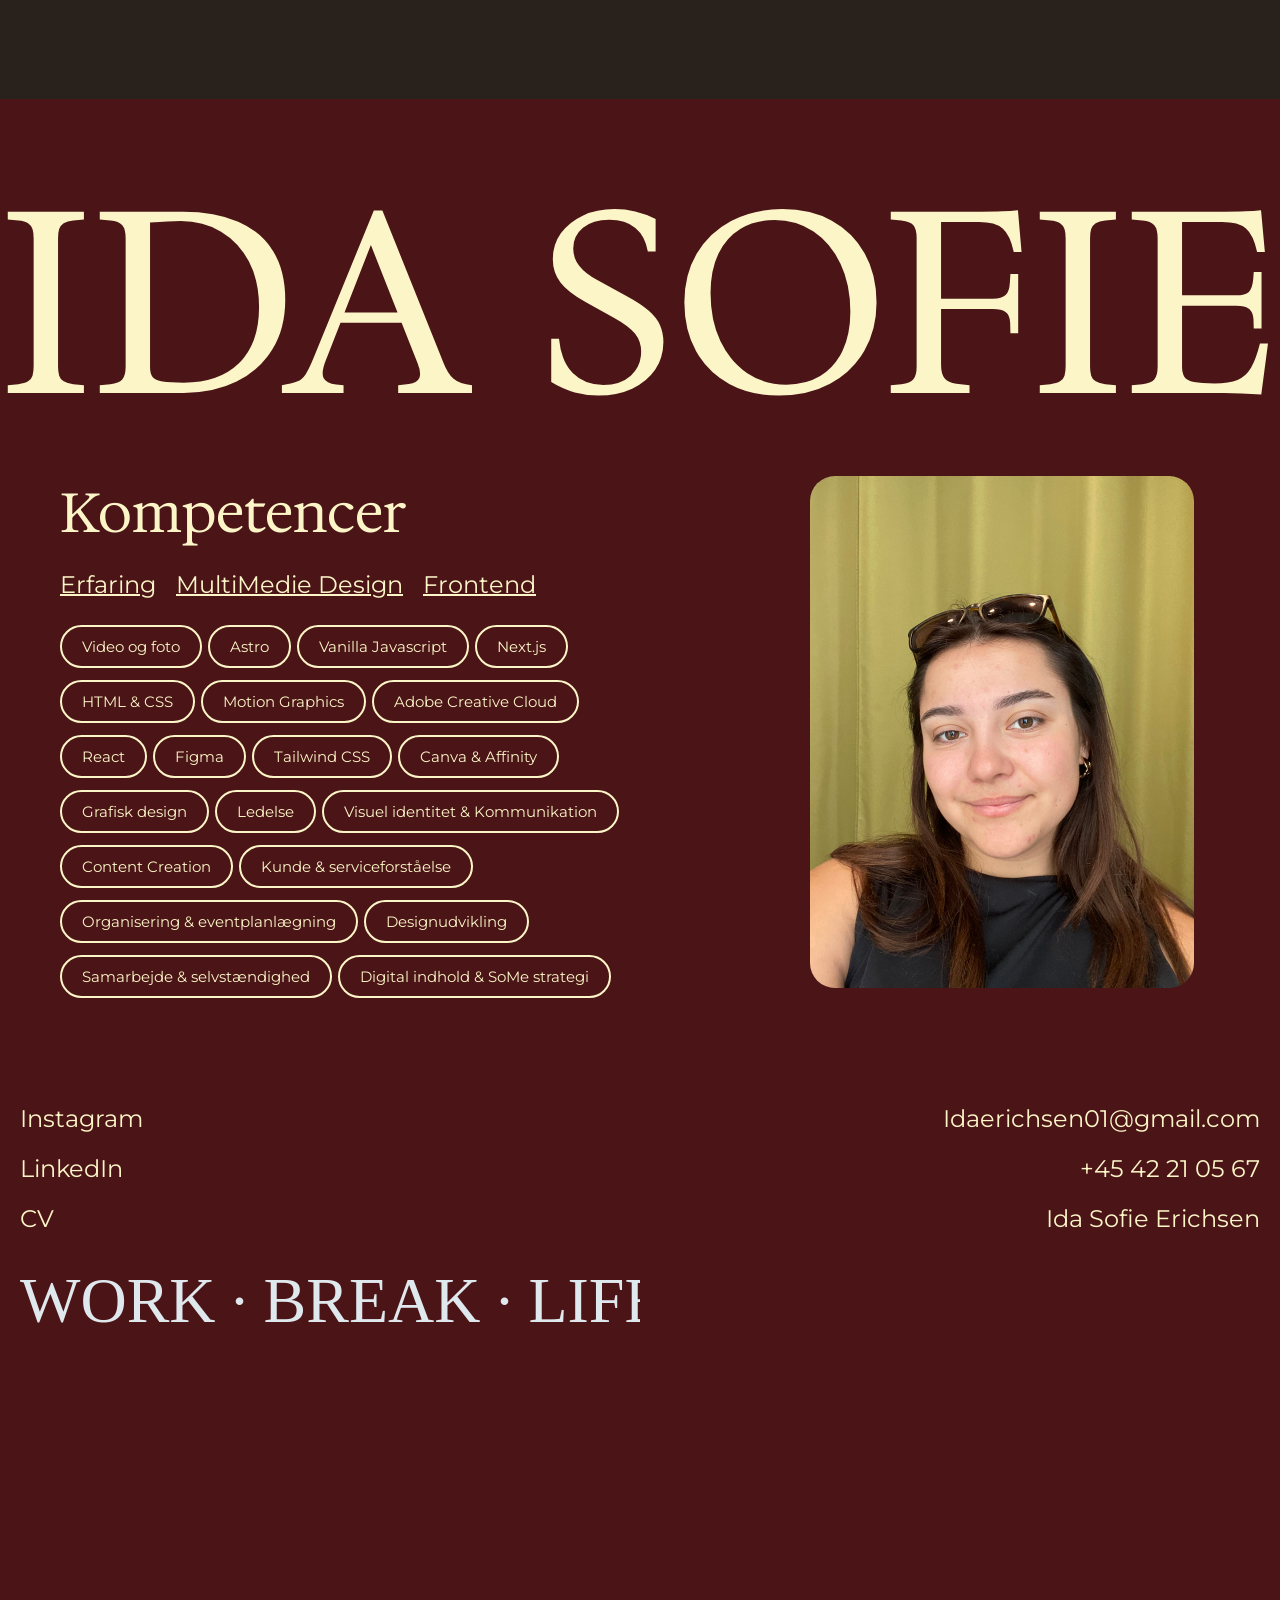
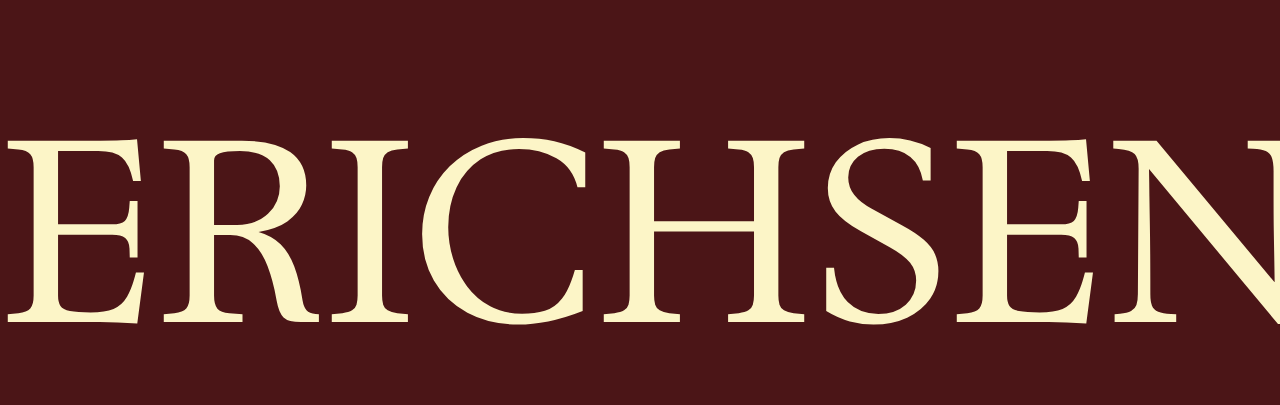
==== commit 63c96898: "v3" ====
--- a/index.html
+++ b/index.html
@@ -103,7 +103,7 @@
                             </div>
                         </div>
                         <div class="overlay_container">
-                            <img src="img/emnesiteforside.png" alt="Emne site" class="overImg">
+                            <img src="img/avis.png" alt="Emne site" class="overImg">
                             <div class="overlay">
                                 <p class="styling">xxx</p>
                                 <a class="styling" href="">Se mere</a>
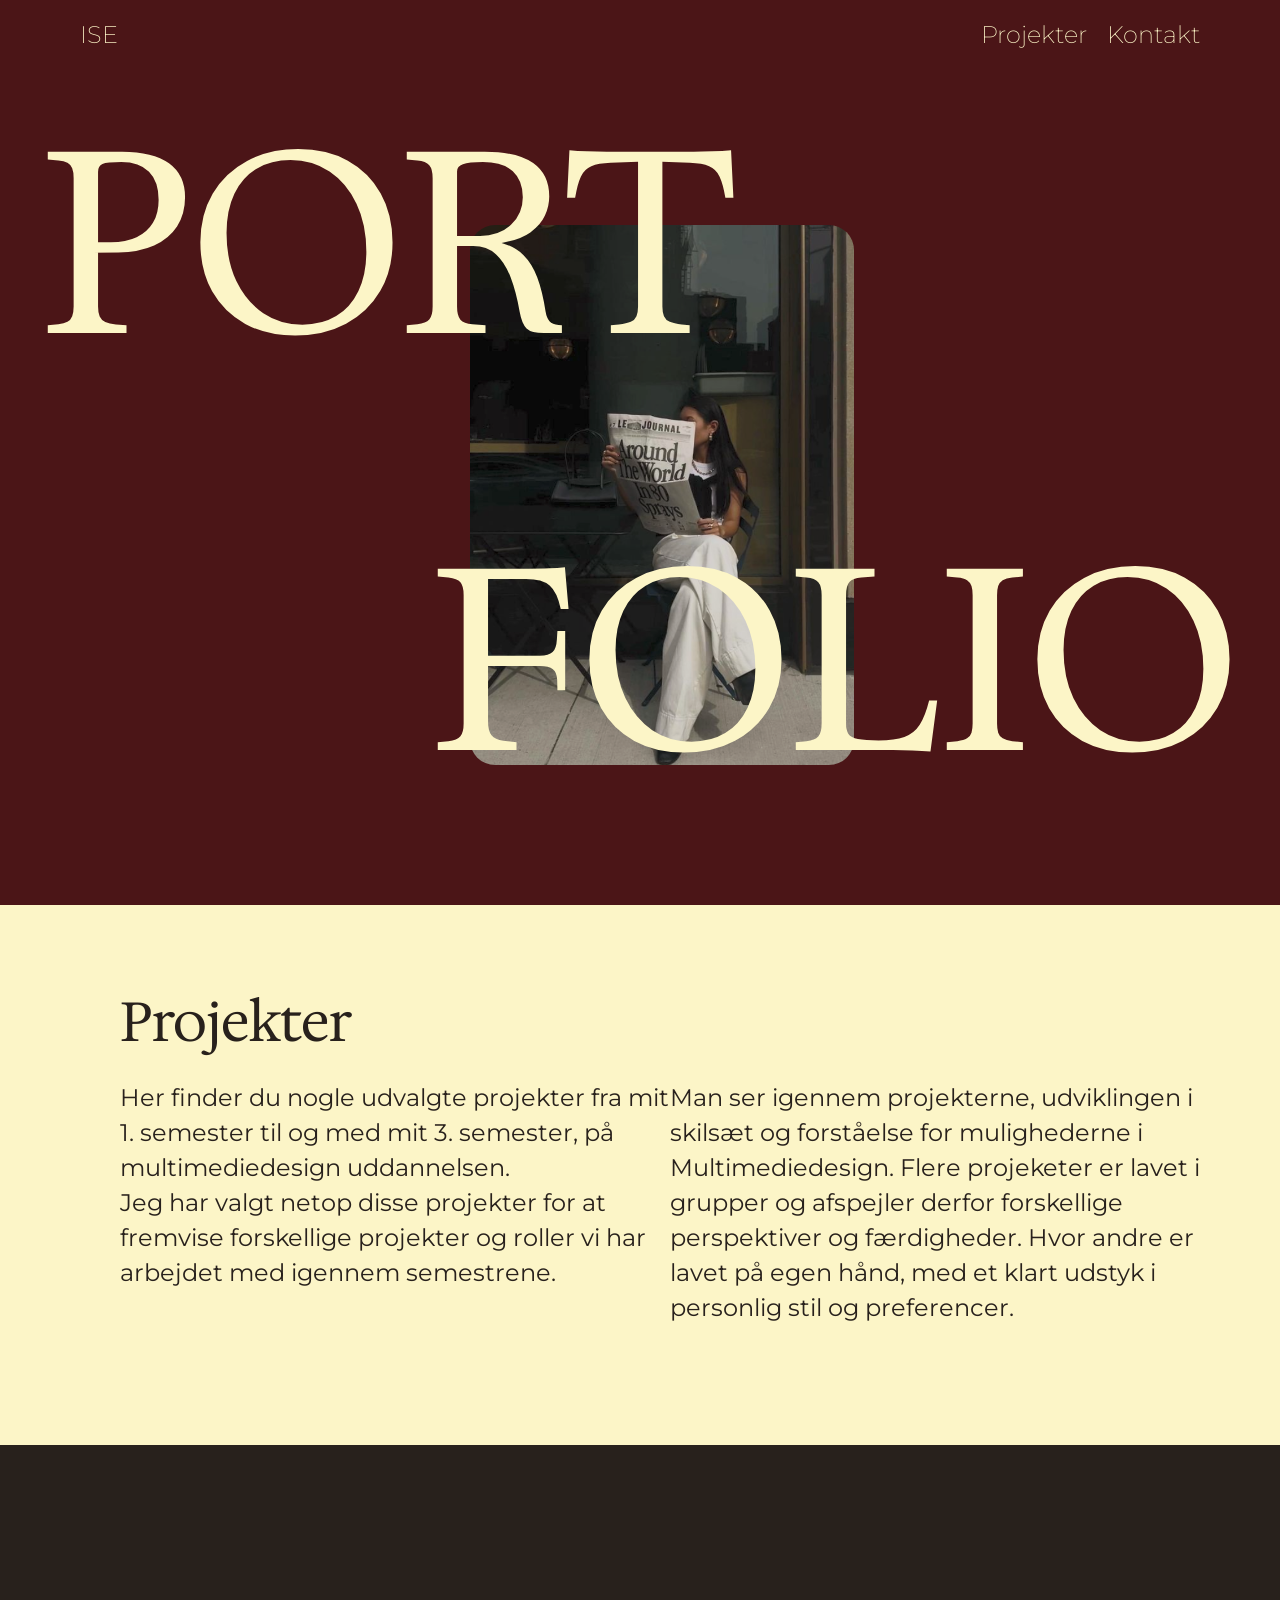
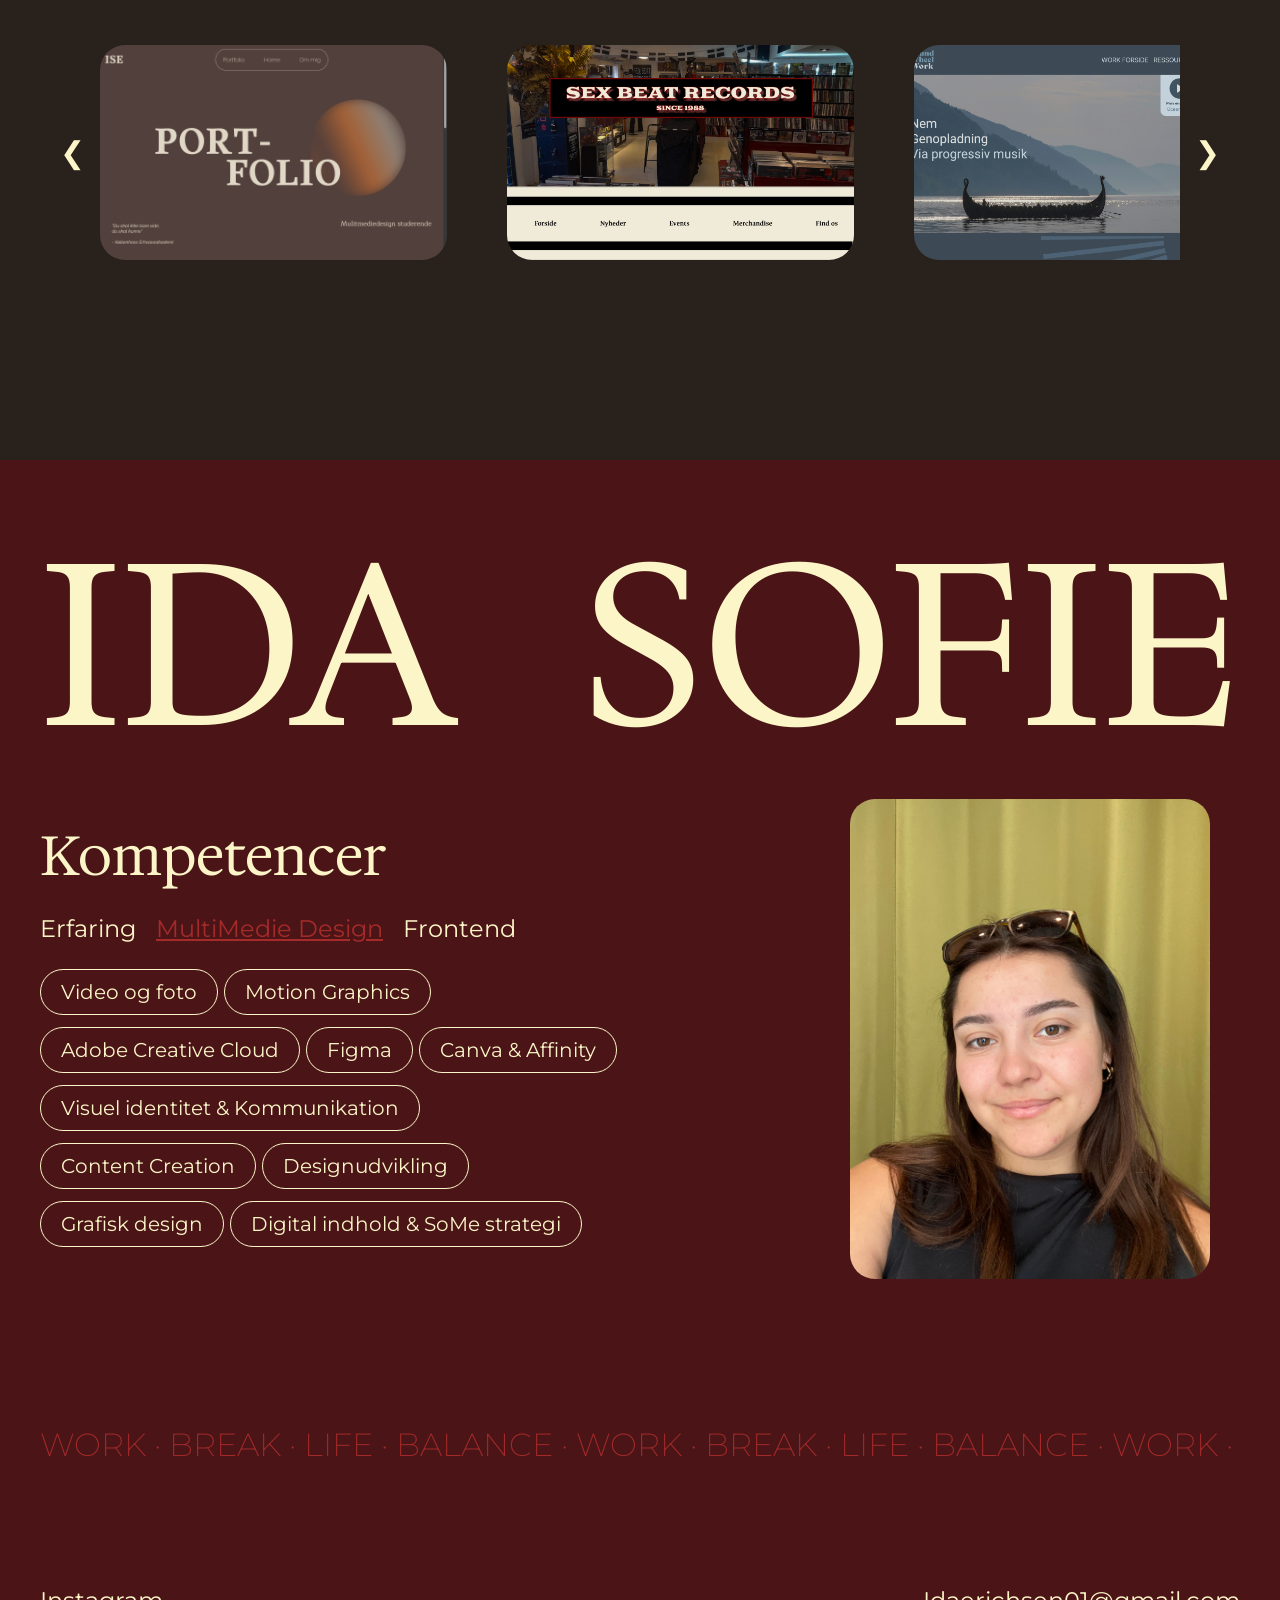
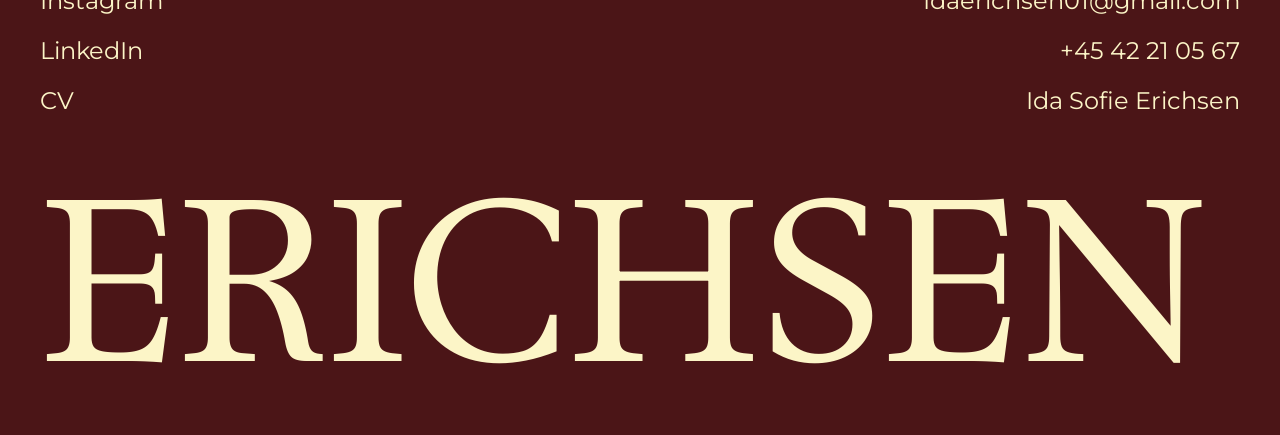
==== commit bfa1bafd: "v5" ====
--- a/index.html
+++ b/index.html
@@ -22,26 +22,13 @@
 
 <body>
     <header>
-        <div>
+        <div class="menu">
             <a href="index.html"> ISE</a>
+            <nav class="navbar">
+                <a href="#section_2">Projekter</a>
+                <a href="#section_5">Kontakt</a>
+            </nav>
         </div>
-
-
-
-        <nav class="navbar">
-            <div class="navLiBg">
-                <ul class="menu">
-                    <li><a href="#section_3">Projekter</a></li>
-                    <li><a href="#section_5">Kontakt</a></li>
-
-                </ul>
-            </div>
-            <div class="burger">
-                <div class="line"></div>
-
-                <div class="line"></div>
-            </div>
-        </nav>
     </header>
 
     <main>
@@ -56,26 +43,33 @@
 
 
         </section>
-        <div id="video">
-            <video src=""></video>
-        </div>
-
-        <section class="section_2">
+
+
+        <section id="section_2" class="full-bleed">
             <div class="pargraf">
                 <h2>Projekter</h2>
-                <p>Her finder du nogle udvalgte projekter fra mit 1. semester til og med mit 3. semester, på
-                    multimediedesign uddannelsen. <br>
-                    Jeg har valgt netop disse projekter for at fremvise forskellige udviklet evner og roller vi har
-                    arbejdet med igennem semestrene. <br>
-                </p>
-            </div>
-            <div>
-                <p id="stortP">P</p>
-                <img id="img2" src="img/kode.png" alt="">
-            </div>
-        </section>
-
-        <section id="section_3">
+                <div class="grid
+            ">
+                    <div>
+                        <p>Her finder du nogle udvalgte projekter fra mit 1. semester til og med mit 3. semester, på
+                            multimediedesign uddannelsen. <br>
+                            Jeg har valgt netop disse projekter for at fremvise forskellige projekter og roller vi har
+                            arbejdet med igennem semestrene. <br>
+                        </p>
+                    </div>
+                    <div>
+                        <p>Man ser igennem projekterne, udviklingen i skilsæt og forståelse for mulighederne i
+                            Multimediedesign. Flere projeketer er lavet i grupper og afspejler derfor forskellige
+                            perspektiver og færdigheder. Hvor andre er lavet på egen hånd, med et klart udstyk i
+                            personlig
+                            stil og preferencer. </p>
+                    </div>
+                </div>
+            </div>
+
+        </section>
+
+        <section id="section_3" class="full-bleed">
 
             <button class="arrow left">&#10094;</button>
 
@@ -95,18 +89,19 @@
                             </div>
                         </div>
                         <div class="overlay_container">
-                            <img src="img/avis.png" alt="Soundwheel" class="overImg">
-                            <div class="overlay">
-                                <p class="styling">xxx</p>
+                            <img src="img/sfordie.png" alt="Sex Beat Records" class="overImg">
+                            <div class="overlay">
+                                <p class="styling">Sex Beat Records</p>
+                                <a class="styling" href="">Se mere</a>
+
+                            </div>
+                        </div>
+
+                        <div class="overlay_container">
+                            <img src="img/wforside.png" alt="Soundwheel" class="overImg">
+                            <div class="overlay">
+                                <p class="styling">Dankort</p>
                                 <a class="styling" href="https://soundwheel-gr2.netlify.app/">Se mere</a>
-
-                            </div>
-                        </div>
-                        <div class="overlay_container">
-                            <img src="img/avis.png" alt="Emne site" class="overImg">
-                            <div class="overlay">
-                                <p class="styling">xxx</p>
-                                <a class="styling" href="">Se mere</a>
 
                             </div>
                         </div>
@@ -116,49 +111,34 @@
                     <!-- SLIDE 2 -->
                     <div class="slide">
                         <div class="overlay_container">
-                            <img src="img/sfordie.png" alt="Sex Beat Records" class="overImg">
-                            <div class="overlay">
-                                <p class="styling">Sex Beat Records</p>
-                                <a class="styling" href="">Se mere</a>
-
-                            </div>
-                        </div>
-
-                        <div class="overlay_container">
-                            <img src="img/wforside.png" alt="Soundwheel" class="overImg">
+                            <img src="img/todoliste.png" alt="Todo liste" class="overImg">
+
+                            <div class="overlay">
+                                <p class="styling">Todo List</p>
+                                <a class="styling" href="https://todolistobg.netlify.app/">Se mere</a>
+
+                            </div>
+                        </div>
+                        <div class="overlay_container">
+                            <img src="img/crtvfor.png" alt="Creative Escape" class="overImg">
+                            <div class="overlay">
+                                <p class="styling">Creative Escape</p>
+                                <a class="styling" href="https://crtvesopgave.netlify.app/">Se mere</a>
+                            </div>
+                        </div>
+
+
+                        <div class="overlay_container">
+                            <img src="img/dforside.png" alt="Dankort projekt" class="overImg">
                             <div class="overlay">
                                 <p class="styling">Dankort</p>
-                                <a class="styling" href="SoundProj.html">Se mere</a>
-
-                            </div>
-                        </div>
-
-                        <div class="overlay_container">
-                            <img src="img/dforside.png" alt="Dankort projekt" class="overImg">
-                            <div class="overlay">
-                                <p class="styling">Dankort</p>
-                                <a class="styling" href="DanProj.html">Se mere</a>
+                                <a class="styling" href="https://dankort.netlify.app/">Se mere</a>
                             </div>
                         </div>
                     </div>
 
                     <!-- SLIDE 3 -->
                     <div class="slide">
-                        <div class="overlay_container">
-                            <img src="img/todoliste.png" alt="Todo liste class=" overImg">
-                            <div class="overlay">
-                                <p class="styling">Todo List</p>
-                                <a class="styling" href="https://todolistobg.netlify.app/">Se mere</a>
-
-                            </div>
-                        </div>
-                        <div class="overlay_container">
-                            <img src="img/crtvfor.png" alt="Creative Escape" class="overImg">
-                            <div class="overlay">
-                                <p class="styling">Creative Escape</p>
-                                <a class="styling" href="https://crtvesopgave.netlify.app/">Se mere</a>
-                            </div>
-                        </div>
 
                         <div class="overlay_container">
                             <img src="img/emnesiteforside.png" alt="emnesite" class="overImg">
@@ -186,38 +166,61 @@
                 <div class="kompetencerUl">
                     <h2>Kompetencer</h2>
                     <div class="navigLi">
-                        <p>Erfaring</p>
-                        <p>MultiMedie Design</p>
-                        <p>Frontend</p>
+                        <p data-filter="erfaring">Erfaring</p>
+                        <p data-filter="mmd">MultiMedie Design</p>
+                        <p data-filter="frontend">Frontend</p>
                     </div>
 
                     <div class="kompetenceknapper">
-                        <p>Video og foto</p>
-                        <p>Astro</p>
-                        <p>Vanilla Javascript</p>
-                        <p>Next.js</p>
-                        <p>HTML & CSS</p>
-                        <p>Motion Graphics</p>
-                        <p>Adobe Creative Cloud</p>
-                        <p>React</p>
-                        <p>Figma</p>
-                        <p>Tailwind CSS</p>
-                        <p>Canva & Affinity</p>
-                        <p>Grafisk design</p>
-                        <p>Ledelse</p>
-                        <p>Visuel identitet & Kommunikation</p>
-                        <p>Content Creation</p>
-                        <p>Kunde & serviceforståelse</p>
-                        <p>Organisering & eventplanlægning</p>
-                        <p>Designudvikling</p>
-                        <p>Samarbejde & selvstændighed</p>
-                        <p>Digital indhold & SoMe strategi</p>
+                        <div class="mmd">
+                            <p>Video og foto</p>
+                            <p>Motion Graphics</p>
+                            <p>Adobe Creative Cloud</p>
+                            <p>Figma</p>
+                            <p>Canva & Affinity</p>
+                            <p>Visuel identitet & Kommunikation</p>
+                            <p>Content Creation</p>
+                            <p>Designudvikling</p>
+                            <p>Grafisk design</p>
+                            <p>Digital indhold & SoMe strategi</p>
+
+                        </div>
+
+                        <div class="frontend">
+                            <p>Astro</p>
+                            <p>Vanilla Javascript</p>
+                            <p>Next.js</p>
+                            <p>HTML & CSS</p>
+                            <p>React</p>
+                            <p>Tailwind CSS</p>
+                            <p>Github</p>
+                        </div>
+
+                        <div class="erfaring">
+                            <p>Ledelse</p>
+                            <p>Kunde & serviceforståelse</p>
+                            <p>Organisering & eventplanlægning</p>
+                            <p>Samarbejde & selvstændighed</p>
+                        </div>
+
                     </div>
                 </div>
                 <div>
                     <img class="img3" src="img/idabillede.JPEG" alt="">
                 </div>
             </div>
+
+            <div id="video">
+                <div class="karussel-container ">
+                    <div class="karussel-wrapper">
+                        <div class="karussel-text">WORK · BREAK · LIFE · BALANCE · WORK · BREAK · LIFE · BALANCE · WORK
+                            ·
+                            BREAK · LIFE ·
+                            BALANCE · WORK · BREAK · LIFE · BALANCE · WORK · BREAK · LIFE · BALANCE</div>
+                    </div>
+                </div>
+            </div>
+
         </section>
         <section id="section_5">
 
@@ -232,21 +235,12 @@
                 <p>Ida Sofie Erichsen</p>
             </div>
 
-            <div class="karussel-container">
-                <div class="karussel-wrapper">
-                    <div class="karussel-text">WORK · BREAK · LIFE · BALANCE · WORK · BREAK · LIFE · BALANCE · WORK ·
-                        BREAK · LIFE ·
-                        BALANCE · WORK · BREAK · LIFE · BALANCE · WORK · BREAK · LIFE · BALANCE</div>
-                </div>
-            </div>
-        </section>
-
-    </main>
-
-    <footer>
+        </section>
         <h1 id="efternavn">ERICHSEN
         </h1>
-    </footer>
+
+    </main>
+
 
 
 </body>
--- a/style.css
+++ b/style.css
@@ -22,477 +22,460 @@
   --color-third: #28211c;
 }
 
-/**** Burgermenu ******/
-a {
-  font-family: "Hedvig Letters Serif", serif;
-  color: var(--color-secondary);
-  text-decoration: none;
-  font-size: 32px;
-}
-
-.menu {
-  max-height: 0;
-  overflow: hidden;
-  list-style: none;
-  transition: max-height 1s ease;
-  position: absolute;
-  top: 12%;
-  left: 0;
-  width: 100%;
-  background-color: var(--color-secondary);
-  opacity: 50%;
-  z-index: 5;
-  text-align: end;
-}
-
-nav.active .menu {
-  display: block;
-  background-color: var(--color-secondary);
-  opacity: 50%;
-  position: absolute;
-  top: 8%;
-  left: 0%;
-  width: 100%;
-  height: 100%;
-  box-shadow: 0 10px 10px rgba(0, 0, 0, 0.1);
-  z-index: 6;
-  text-align: end;
-  max-height: 100vh;
-  padding-top: 66px;
-}
-.burger {
-  display: block;
-  padding-top: 10px;
-  justify-self: end;
-}
-header {
-  display: flex;
-  justify-content: space-between;
-  align-items: center;
-  margin: 20px;
-  margin-bottom: 100px;
-}
-.navbar {
-  padding: 0 5px;
-  margin-right: 1rem;
-}
-
-.burger .line {
-  width: 65px;
-  height: 4px;
-  margin: 10px;
-  background-color: var(--color-secondary);
-  margin: 6px 0;
-  transition: 0.3s;
-  border-radius: 10px;
-}
-
-.burger.active .line:nth-child(1) {
-  transform: rotate(45deg) translate(10px, 5px);
-}
-
-.burger.active .line:nth-child(2) {
-  transform: rotate(-45deg) translate(3px, 4px);
-  transition: 0.2s linear;
-}
-
-nav.active .menu li {
-  margin: 20px 20px;
-}
-
-nav.active .menu a {
-  color: var(--color-main);
-  font-weight: 600;
-}
-
-nav.active .menu a:hover {
-  color: brown;
-  font-weight: 600;
-}
-
-.menu-open .forside_indhold {
-  opacity: 30%;
-}
-
-/************ MAIN *************/
-
 body {
-  background-color: var(--color-main);
-}
-
-h1 {
-  font-family: "Hedvig Letters Serif", serif;
-  font-size: 3rem;
-  color: var(--color-secondary);
-}
-
-h2 {
-  font-family: "Hedvig Letters Serif", serif;
-  font-size: 55px;
-  color: var(--color-secondary);
-}
-
-p {
-  font-family: "Montserrat", sans-serif;
-  font-size: 24px;
-  color: var(--color-secondary);
-}
-
-#img1 {
-  width: 30%;
-  height: 60vh;
-  position: absolute;
-  top: 225px;
-  left: 470px;
-  border-radius: 25px;
-  z-index: -1;
-}
-
-#port {
-  font-size: 259px;
-  margin-bottom: 70px;
-  margin-top: -100px;
-}
-
-#folio {
-  font-size: 259px;
-  justify-content: end;
-}
-
-#højre {
-  width: 100%;
-  display: flex;
-  justify-content: flex-end;
-}
-
-#video {
-  width: 100%;
-  height: 80vh;
-  background-color: var(--color-third);
-}
-
-#section_1 {
-  margin-bottom: 72px;
-}
-
-/*** SECTION 2 ***/
-
-.pargraf {
-  margin-top: 232px;
-  margin-left: 50px;
-}
-
-.pargraf p {
-  margin-top: 40px;
-  line-height: 35px;
-  padding-right: 120px;
-}
-
-#stortP {
-  font-size: 1000px;
-  font-family: "Hedvig Letters Serif", serif;
-  color: var(--color-secondary);
-  margin-left: -120px;
-  margin-top: -200px;
-  overflow: hidden;
-  position: absolute;
-}
-
-#img2 {
-  width: 30%;
-  height: auto;
-  position: absolute;
-  border-radius: 25px;
-  margin-left: 163px;
-  margin-top: 279px;
-}
-
-/******* SECTION 3 *******/
-
-#section_3 {
-  background-color: var(--color-third);
-}
-
-#section_3 {
-  background-color: var(--color-third);
-  padding: 100px;
-
-  display: flex;
-  align-items: center;
-  justify-content: space-between;
-  position: relative;
-}
-
-/****** OVERLAY ********/
-
-.overlay_container {
-  position: relative;
-}
-
-.overImg {
-  display: block;
-  width: 100%;
-  height: auto;
-}
-
-/* The overlay effect - lays on top of the container and over the image */
-.overlay {
-  position: absolute;
-  bottom: 0;
-  background: var(--color-secondary);
-  width: 100%;
-  transition: 0.5s ease;
-  opacity: 0;
-  color: var(--color-main);
-  font-size: 20px;
-  padding: 20px;
-  text-align: center;
-  border-radius: 0px 0px 25px 25px;
-  display: flex;
-  justify-content: space-between;
-}
-
-/* When you mouse over the container, fade in the overlay title */
-.overlay_container:hover .overlay {
-  opacity: 1;
-}
-
-.overlay_container .styling {
-  color: var(--color-main);
-  font-size: 20px;
-  font-family: "Montserrat", sans-serif;
-}
-.styling:last-child:hover {
-  color: brown;
-  text-decoration: underline solid;
-  font-family: "Montserrat", sans-serif;
-}
-
-/***** CAROUSEL ****/
-
-.carousel {
-  overflow: hidden;
-  width: 100%;
-}
-
-.carousel-track {
-  display: flex;
-  transition: transform 0.6s ease;
-}
-
-/* Hver slide fylder 100% */
-.slide {
-  min-width: 100%;
+  --content-width: 1200px;
+  --content: minmax(0, calc(var(--content-width) / 2));
+  --margin: minmax(1rem, 1fr);
+
   display: grid;
-  grid-template-columns: repeat(3, 1fr);
-  gap: 60px;
-  position: relative;
-}
-
-/* Billeder fylder deres grid celle */
-.slide img {
-  width: 100%;
-  height: 50vh;
-  object-fit: cover;
-  border-radius: 25px;
-}
-
-.arrow {
-  background: none;
-  border: none;
-  font-size: 30px;
-  color: var(--color-secondary);
-  cursor: pointer;
-  z-index: 3;
-  margin: -40px;
-}
-
-/****** SECTION 4 ******/
-
-#section_4 {
-  margin-bottom: -10px;
-}
-
-.img3 {
-  width: 60%;
-  height: auto;
-  margin-left: 170px;
-  display: block;
-  border-radius: 25px;
-}
-
-.kompetencerUl {
-  margin-left: 60px;
-}
-
-.navigLi {
-  display: flex;
-  flex-direction: row;
-  gap: 20px;
-  margin-block: 20px;
-  text-decoration: underline solid var(--color-secondary) 2px;
-
-  p:hover {
-    color: brown;
+  grid-template-columns:
+    [full-bleed-start] var(--margin) [content-start] var(--content)
+    [content-middle] var(--content)
+    [content-end] var(--margin)
+    [full-bleed-end];
+  grid-template-rows: auto 1fr auto;
+
+  min-height: 100svh;
+
+  > header,
+  > main,
+  > footer {
+    grid-column: full-bleed;
+
+    display: grid;
+    grid-template-columns: subgrid;
+
+    > * {
+      grid-column: content;
+    }
+
+    > .full-bleed {
+      grid-column: full-bleed;
+
+      display: grid;
+      grid-template-columns: subgrid;
+
+      > * {
+        grid-column: content;
+      }
+    }
+  }
+}
+
+@media (min-width: 1024px) {
+  /**** menu ******/
+
+  .menu {
+    display: flex;
+    justify-content: space-between;
+    align-items: center;
+    padding: 20px 40px;
+    margin-bottom: 100px;
+  }
+
+  .navbar {
+    display: flex;
+    gap: 20px;
+  }
+
+  .menu a,
+  .navbar a {
+    font-family: "Montserrat", sans-serif;
+    font-weight: 200;
+    color: var(--color-secondary);
+    text-decoration: none;
+    font-size: 24px;
+  }
+
+  .navbar a:hover {
+    color: brown;
+    text-decoration: underline solid brown 2px;
+  }
+
+  /************ MAIN *************/
+
+  body {
+    background-color: var(--color-main);
+    .container {
+      max-width: 1000px;
+      margin: 0 auto;
+      padding: 0 20px;
+    }
+  }
+
+  h1 {
+    font-family: "Hedvig Letters Serif", serif;
+    font-size: 3rem;
+    color: var(--color-secondary);
+  }
+
+  h2 {
+    font-family: "Hedvig Letters Serif", serif;
+    font-size: 55px;
+    color: var(--color-secondary);
+  }
+
+  p {
+    font-family: "Montserrat", sans-serif;
+    font-size: 24px;
+    color: var(--color-secondary);
+  }
+
+  #img1 {
+    width: 30%;
+    height: 60vh;
+    position: absolute;
+    top: 225px;
+    left: 470px;
+    border-radius: 25px;
+    z-index: -1;
+  }
+
+  #port {
+    font-size: 259px;
+    margin-bottom: 70px;
+    margin-top: -100px;
+  }
+
+  #folio {
+    font-size: 259px;
+    justify-content: end;
+  }
+
+  #højre {
+    width: 100%;
+    display: flex;
+    justify-content: flex-end;
+  }
+
+  #video {
+    display: flex;
+    justify-content: center;
+    align-items: center;
+    position: relative;
+  }
+
+  .karussel-container {
+    position: relative;
+    width: 100%;
+    overflow: hidden;
+    padding: 2rem 0;
+  }
+
+  .karussel-wrapper {
+    display: flex;
+    flex-direction: row;
+    width: max-content;
+  }
+
+  .karussel-text {
+    display: inline-block;
+    white-space: nowrap;
+    animation: karussel 30s linear infinite;
+    font-size: 2rem;
+    color: brown;
+    font-family: "Montserrat", sans-serif;
+    font-weight: 200;
+    margin: 40px 0 40px 0;
+  }
+
+  @keyframes karussel {
+    0% {
+      transform: translateX(0);
+    }
+    100% {
+      transform: translateX(-50%);
+    } /* Hvis du har duplikeret teksten */
+  }
+
+  #section_1 {
+    margin-bottom: 72px;
+  }
+
+  /*** SECTION 2 ***/
+
+  #section_2 {
+    background-color: var(--color-secondary);
+  }
+  .pargraf {
+    margin: 60px 60px 120px 120px;
+  }
+
+  .grid {
+    display: grid;
+    grid-template-columns: 1fr 1fr;
+  }
+
+  .pargraf p,
+  h2 {
+    margin-top: 40px;
+    line-height: 35px;
+    color: var(--color-third);
+  }
+
+  /******* SECTION 3 *******/
+
+  #section_3 {
+    background-color: var(--color-third);
+    padding: 200px 100px 200px 100px;
+    display: flex;
+    align-items: center;
+    justify-content: space-between;
+    position: relative;
+  }
+
+  /****** OVERLAY ********/
+
+  .overlay_container {
+    position: relative;
+  }
+
+  .overImg {
+    display: block;
+    width: 100%;
+    height: auto;
+  }
+
+  /* The overlay effect - lays on top of the container and over the image */
+  .overlay {
+    position: absolute;
+    bottom: 0;
+    background: var(--color-secondary);
+    width: 100%;
+    transition: 0.5s ease;
+    opacity: 0;
+    color: var(--color-main);
+    font-size: 20px;
+    padding: 20px;
+    text-align: center;
+    border-radius: 0px 0px 25px 25px;
+    display: flex;
+    justify-content: space-between;
+  }
+
+  /* When you mouse over the container, fade in the overlay title */
+  .overlay_container:hover .overlay {
+    opacity: 1;
+  }
+
+  .overlay_container .styling {
+    color: var(--color-main);
+    font-size: 20px;
+    font-family: "Montserrat", sans-serif;
+  }
+  .styling:last-child:hover {
+    color: brown;
+    text-decoration: underline solid;
+    font-family: "Montserrat", sans-serif;
+  }
+
+  /***** CAROUSEL ****/
+
+  .carousel {
+    overflow: hidden;
+    width: 100%;
+  }
+
+  .carousel-track {
+    display: flex;
+    transition: transform 0.6s ease;
+  }
+
+  /* Hver slide fylder 100% */
+  .slide {
+    min-width: 100%;
+    display: grid;
+    grid-template-columns: repeat(3, 1fr);
+    gap: 60px;
+    position: relative;
+  }
+
+  /* Billeder fylder deres grid celle */
+  .slide img {
+    width: 347px;
+    height: 215px;
+    object-fit: cover;
+    border-radius: 25px;
+  }
+
+  .arrow {
+    background: none;
+    border: none;
+    font-size: 30px;
+    color: var(--color-secondary);
     cursor: pointer;
-  }
-}
-
-.kompetenceknapper {
-  margin-top: 20px;
-  margin-bottom: 100px;
-
-  p {
+    z-index: 3;
+    margin: -40px;
+  }
+
+  /****** SECTION 4 ******/
+
+  #section_4 {
+    margin-bottom: 40px;
+  }
+
+  .img3 {
+    width: 60%;
+    height: auto;
+    margin-left: 210px;
+    display: block;
+    border-radius: 25px;
+  }
+
+  .kompetencerUl h2 {
+    color: var(--color-secondary);
+    margin-bottom: 40px;
+  }
+
+  /* Skjul alle grupper som udgangspunkt */
+  .kompetenceknapper {
+    position: relative;
+  }
+
+  .kompetenceknapper > div {
+    opacity: 0;
+    pointer-events: none;
+    position: absolute;
+    transition: opacity 0.4s ease;
+  }
+
+  .kompetenceknapper > div.active {
+    opacity: 1;
+    pointer-events: auto;
+    position: relative;
+  }
+
+  /* Aktiv knap styling */
+  .navigLi p.active {
+    text-decoration: underline;
+    color: brown;
+    transition: 0.3s ease;
+  }
+
+  /* Gør navigationsknapper klikbare */
+
+  .navigLi {
+    display: flex;
+    flex-direction: row;
+    gap: 20px;
+    margin-block: 20px;
+
+    p:hover {
+      color: brown;
+      cursor: pointer;
+      text-decoration: underline solid brown 2px;
+    }
+  }
+
+  .kompetenceknapper {
+    margin-top: 20px;
+    margin-bottom: 100px;
+
+    p {
+      border: solid 1px var(--color-secondary);
+      border-radius: 50px;
+      padding: 10px 20px 10px 20px;
+      font-family: "Montserrat", sans-serif;
+      display: inline-block;
+      margin: 6px 2px 6px 0px;
+      font-size: 20px;
+    }
+  }
+  .navne {
+    display: flex;
+    justify-content: space-between;
+    margin-top: 30px;
+  }
+  .navn {
+    font-family: "Hedvig Letters Serif", serif;
+    color: var(--color-secondary);
+    font-size: 230px;
+  }
+
+  /****** SECTION 5 *******/
+
+  #section_5 {
+    display: grid;
+    grid-template-columns: 1fr 1fr;
+    line-height: 50px;
+  }
+
+  #efternavn {
+    font-family: "Hedvig Letters Serif", serif;
+    color: var(--color-secondary);
+    font-size: 230px;
+  }
+
+  .kontakt {
+    display: flex;
+    flex-direction: column;
+    align-items: flex-end;
+    text-align: right;
+  }
+
+  /********************************* PROJEKT SIDER ***************************************************************/
+
+  /* Dankort */
+  .projektmain {
+    background-color: var(--color-secondary);
+  }
+
+  .projektmain h1 {
+    font-size: 210px;
+    color: var(--color-main);
+  }
+
+  .projektmain h2 {
+    color: var(--color-main);
+    padding-left: 120px;
+    font-size: 42px;
+  }
+
+  .projektmain p {
+    margin-top: 40px;
+    line-height: 35px;
+    padding-left: 120px;
+    color: var(--color-main);
+    font-family: "Montserrat", sans-serif;
+  }
+
+  .projektmain a {
+    color: var(--color-main);
+    font-family: "Montserrat", sans-serif;
+  }
+
+  .projektmain a:hover {
+    color: brown;
+    font-family: "Montserrat", sans-serif;
+  }
+
+  .seProjekt {
     border-style: solid;
-    border-color: var(--color-secondary);
+    border-color: var(--color-main);
     border-radius: 50px;
     border-width: 2px;
     padding: 10px 20px 10px 20px;
     font-family: "Montserrat", sans-serif;
-    display: inline-block;
-    margin: 6px 2px 6px 0px;
-    font-size: 15px;
-  }
-}
-.navne {
-  display: flex;
-  justify-content: space-between;
-  margin-top: 30px;
-}
-.navn {
-  font-family: "Hedvig Letters Serif", serif;
-  color: var(--color-secondary);
-  font-size: 259px;
-}
-
-/****** SECTION 5 *******/
-
-#section_5 {
-  display: grid;
-  grid-template-columns: 1fr 1fr;
-  margin-left: 20px;
-  margin-right: 20px;
-  line-height: 50px;
-}
-
-#efternavn {
-  font-family: "Hedvig Letters Serif", serif;
-  color: var(--color-secondary);
-  font-size: 259px;
-}
-
-.kontakt {
-  display: flex;
-  flex-direction: column;
-  align-items: flex-end;
-  text-align: right;
-}
-
-.wrapper {
-  background-color: rgba(110, 143, 162, 1);
-  height: 30rem;
-  display: flex;
-  justify-content: center;
-  align-items: center;
-  position: relative;
-}
-
-.karussel-container {
-  position: relative;
-  width: 100%;
-  overflow: hidden;
-  padding: 2rem 0;
-}
-
-.karussel-wrapper {
-  display: flex;
-  flex-direction: row;
-  width: max-content;
-}
-
-.karussel-text {
-  display: inline-block;
-  white-space: nowrap;
-  animation: karussel 30s linear infinite;
-  font-size: 4rem;
-  color: #dfe8ed;
-}
-
-@keyframes karussel {
-  0% {
-    transform: translateX(0);
-  }
-  100% {
-    transform: translateX(-50%);
-  } /* Hvis du har duplikeret teksten */
-}
-
-footer {
-  margin-top: 300px;
-}
-
-/********************************* PROJEKT SIDER ***************************************************************/
-
-/* Dankort */
-.projektmain {
-  background-color: var(--color-secondary);
-}
-
-.projektmain h1 {
-  font-size: 210px;
-  color: var(--color-main);
-}
-
-.projektmain h2 {
-  color: var(--color-main);
-  padding-left: 120px;
-  font-size: 42px;
-}
-
-.projektmain p {
-  margin-top: 40px;
-  line-height: 35px;
-  padding-left: 120px;
-  color: var(--color-main);
-  font-family: "Montserrat", sans-serif;
-}
-
-.projektmain a {
-  color: var(--color-main);
-  font-family: "Montserrat", sans-serif;
-}
-
-.projektmain a:hover {
-  color: brown;
-  font-family: "Montserrat", sans-serif;
-}
-
-.seProjekt {
-  border-style: solid;
-  border-color: var(--color-main);
-  border-radius: 50px;
-  border-width: 2px;
-  padding: 10px 20px 10px 20px;
-  font-family: "Montserrat", sans-serif;
-}
-
-.seProjekt:hover {
-  color: brown;
-  border-color: brown;
-}
-
-.grid_1-1 {
-  margin-top: -40px;
-  padding-left: 120px;
-  display: grid;
-  grid-template-columns: 1fr 1fr;
-}
-
-.section-2 {
-  display: grid;
-  grid-template-columns: 1fr 1fr;
-  position: relative;
-  margin-bottom: 200px;
-}
-
-/* Soundwheel */
+  }
+
+  .seProjekt:hover {
+    color: brown;
+    border-color: brown;
+  }
+
+  .grid_1-1 {
+    margin-top: -40px;
+    padding-left: 120px;
+    display: grid;
+    grid-template-columns: 1fr 1fr;
+  }
+
+  .section-2 {
+    display: grid;
+    grid-template-columns: 1fr 1fr;
+    position: relative;
+    margin-bottom: 200px;
+  }
+
+  /* Soundwheel */
+}
--- a/layout.css
+++ b/layout.css
@@ -1,8 +1,7 @@
-.section_2 {
+#section_2 {
   display: grid;
   grid-template-columns: 1fr 1fr;
   position: relative;
-  margin-bottom: 400px;
 }
 
 .section_4 {
